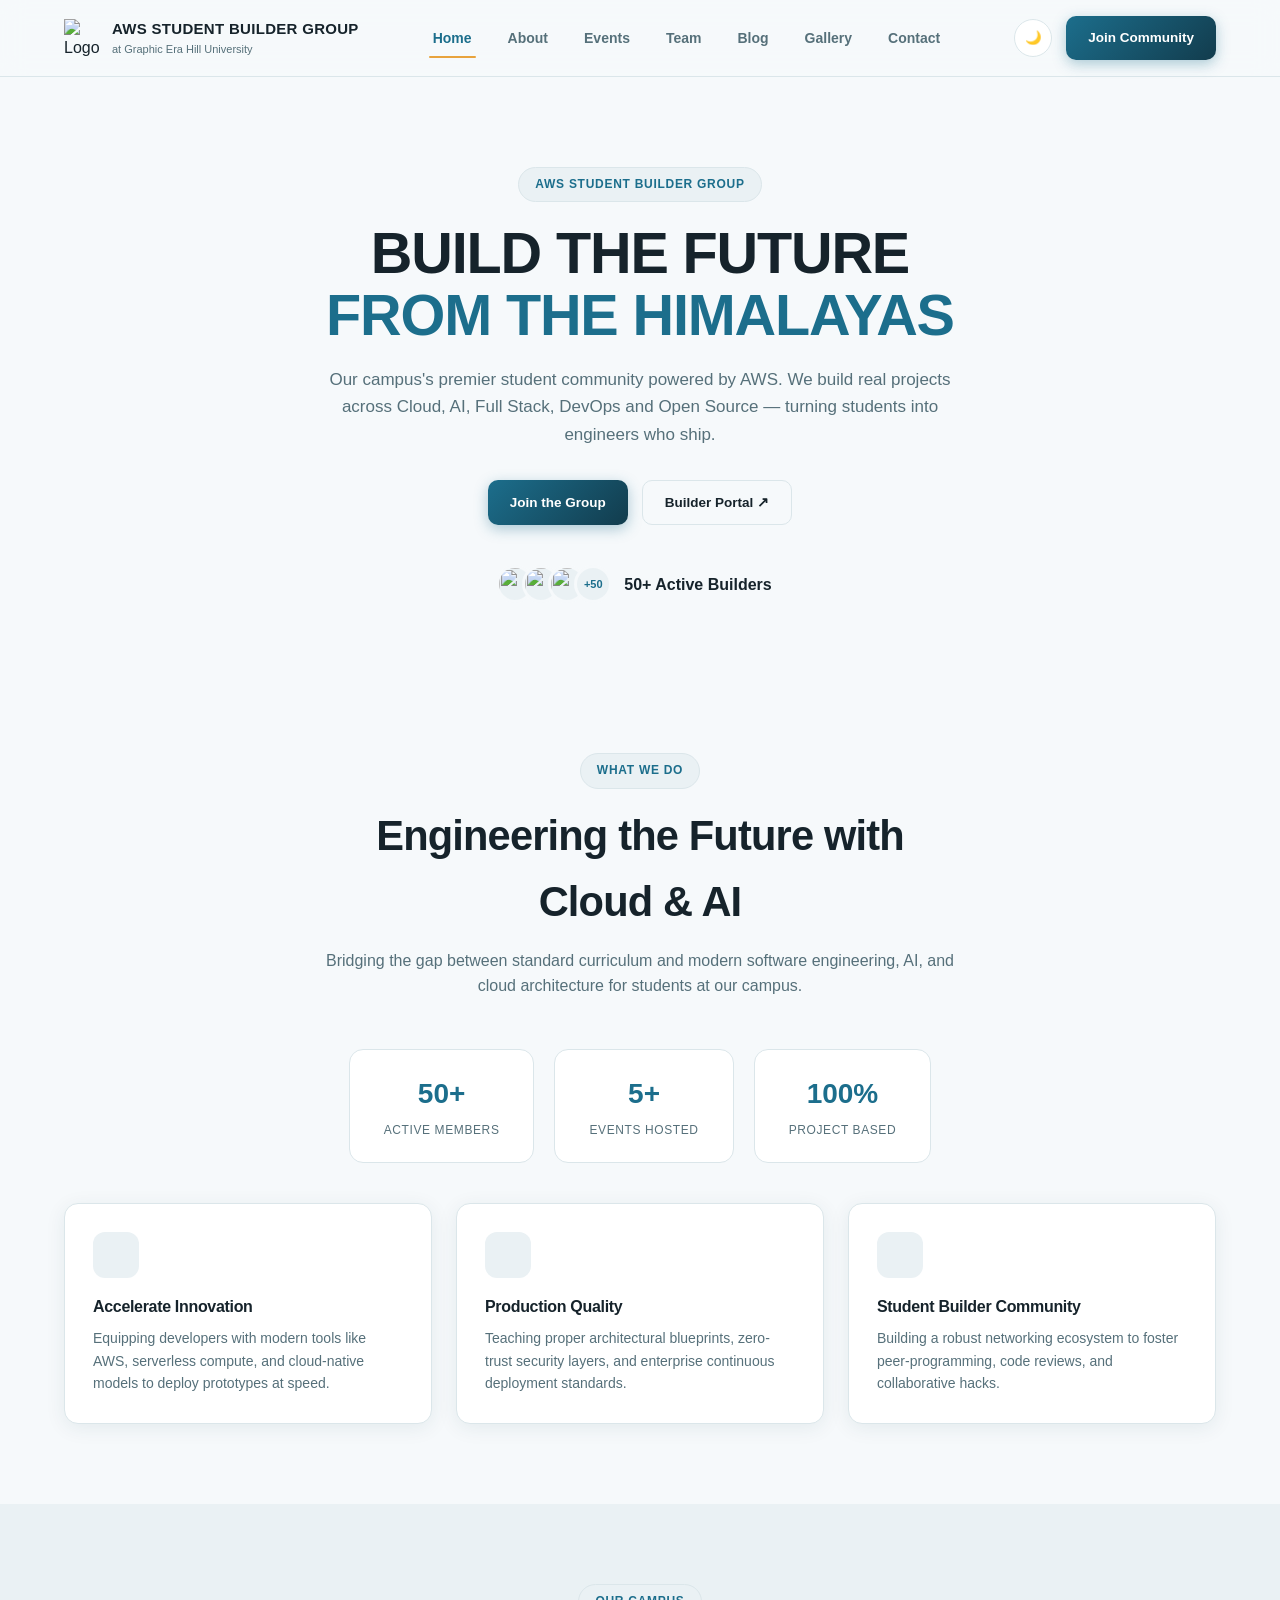
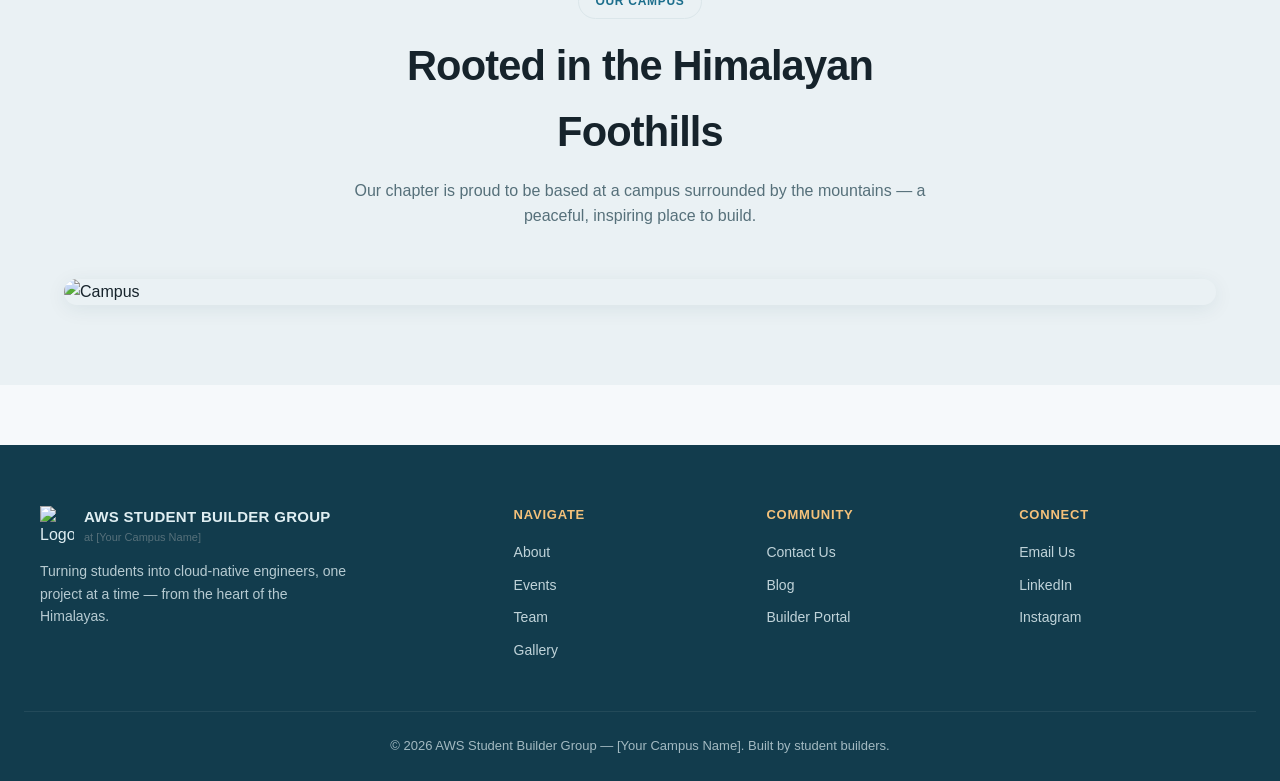
==== aws-sbg-website/public/index.html @ 5bafeca9 "layout" ====
<!DOCTYPE html>
<html lang="en">
<head>
<meta charset="UTF-8">
<meta name="viewport" content="width=device-width, initial-scale=1.0">
<title>AWS Student Builder Group | Home</title>
<link rel="stylesheet" href="css/style.css">
</head>
<body>

<nav class="navbar">
  <div class="nav-inner">
    <a href="index.html" class="brand">
      <img src="assets/images/logo.svg" alt="Logo">
      <div class="brand-text">
        <div class="name">AWS STUDENT BUILDER GROUP</div>
        <div class="sub">at Graphic Era Hill University </div>
      </div>
    </a>

    <ul class="nav-links">
      <li><a href="index.html" class="active">Home</a></li>
      <li><a href="about.html">About</a></li>
      <li><a href="events.html">Events</a></li>
      <li><a href="team.html">Team</a></li>
      <li><a href="blog.html">Blog</a></li>
      <li><a href="gallery.html">Gallery</a></li>
      <li><a href="contact.html">Contact</a></li>
    </ul>

    <div class="nav-right">
      <button class="theme-toggle">🌙</button>
      <a href="contact.html" class="btn btn-primary">Join Community</a>
      <button class="menu-toggle">☰</button>
    </div>
  </div>
</nav>

<section class="hero">
  <div class="hero-bg" style="background-image:url('assets/images/campus/campus-hero.jpg');"></div>
  <span class="pill">AWS STUDENT BUILDER GROUP</span>
  <h1>BUILD THE FUTURE <br><span class="accent">FROM THE HIMALAYAS</span></h1>
  <p class="lead">Our campus's premier student community powered by AWS. We build real projects across Cloud, AI, Full Stack, DevOps and Open Source — turning students into engineers who ship.</p>
  <div class="hero-actions">
    <a href="contact.html" class="btn btn-primary">Join the Group</a>
    <a href="#" class="btn btn-outline">Builder Portal ↗</a>
  </div>

  <div class="avatars-row">
    <div class="avatars">
      <img src="assets/images/team/core/member-01.jpg" data-fallback="👤" alt="">
      <img src="assets/images/team/core/member-02.jpg" data-fallback="👤" alt="">
      <img src="assets/images/team/core/member-03.jpg" data-fallback="👤" alt="">
      <div class="more">+50</div>
    </div>
    <strong>50+ Active Builders</strong>
  </div>
</section>

<section class="reveal">
  <div class="section-head">
    <span class="pill">WHAT WE DO</span>
    <h2>Engineering the Future with Cloud & AI</h2>
    <p>Bridging the gap between standard curriculum and modern software engineering, AI, and cloud architecture for students at our campus.</p>
  </div>
  <div class="stats">
    <div class="stat-box"><div class="num">50+</div><div class="label">Active Members</div></div>
    <div class="stat-box"><div class="num">5+</div><div class="label">Events Hosted</div></div>
    <div class="stat-box"><div class="num">100%</div><div class="label">Project Based</div></div>
  </div>
  <div class="container grid grid-3">
    <div class="card">
      <div class="icon"></div>
      <h3>Accelerate Innovation</h3>
      <p>Equipping developers with modern tools like AWS, serverless compute, and cloud-native models to deploy prototypes at speed.</p>
    </div>
    <div class="card">
      <div class="icon"></div>
      <h3>Production Quality</h3>
      <p>Teaching proper architectural blueprints, zero-trust security layers, and enterprise continuous deployment standards.</p>
    </div>
    <div class="card">
      <div class="icon"></div>
      <h3>Student Builder Community</h3>
      <p>Building a robust networking ecosystem to foster peer-programming, code reviews, and collaborative hacks.</p>
    </div>
  </div>
</section>

<section class="reveal" style="background:var(--mist);">
  <div class="section-head">
    <span class="pill">OUR CAMPUS</span>
    <h2>Rooted in the Himalayan Foothills</h2>
    <p>Our chapter is proud to be based at a campus surrounded by the mountains — a peaceful, inspiring place to build.</p>
  </div>
  <div class="container">
    <img src="assets/images/campus/campus-aerial.jpg" data-fallback="Add campus aerial photo here (assets/images/campus/campus-aerial.jpg)" alt="Campus" style="border-radius:var(--radius); box-shadow:var(--shadow); width:100%;">
  </div>
</section>

<footer id="footer-placeholder"></footer>

<div class="lightbox"><button class="lightbox-close">&times;</button><img src="" alt=""></div>

<script src="js/main.js"></script>
<script src="js/footer.js"></script>
</body>
</html>
---- aws-sbg-website/public/css/style.css ----
/* ================= HIMALAYAN THEME ================= */
:root {
  --primary: #1c6e8c;
  --primary-dark: #123c4d;
  --primary-light: #4d9cb8;
  --accent: #e8a33d;
  --accent-light: #f4c17a;
  --snow: #f6f9fb;
  --mist: #eaf1f4;
  --ink: #16232b;
  --ink-muted: #56707a;
  --border: #dbe6ea;
  --white: #ffffff;
  --radius: 14px;
  --shadow: 0 4px 20px rgba(18, 60, 77, 0.08);
  --shadow-hover: 0 12px 32px rgba(18, 60, 77, 0.16);
  --font: 'Inter', -apple-system, BlinkMacSystemFont, 'Segoe UI', sans-serif;
  --font-display: 'Sora', var(--font);
}

[data-theme="dark"] {
  --snow: #0b1a20;
  --mist: #102530;
  --ink: #eef5f7;
  --ink-muted: #9db3ba;
  --border: #1f3944;
  --white: #12262e;
  --shadow: 0 4px 20px rgba(0,0,0,0.3);
}

* { margin: 0; padding: 0; box-sizing: border-box; }

body {
  font-family: var(--font);
  background: var(--snow);
  color: var(--ink);
  line-height: 1.6;
  transition: background .3s ease, color .3s ease;
}

h1, h2, h3, h4 { font-family: var(--font-display); font-weight: 800; letter-spacing: -0.02em; }
a { text-decoration: none; color: inherit; }
img { max-width: 100%; display: block; }
.container { max-width: 1200px; margin: 0 auto; padding: 0 24px; }

/* ============ NAVBAR ============ */
.navbar {
  position: sticky; top: 0; z-index: 100;
  background: rgba(246, 249, 251, 0.85);
  backdrop-filter: blur(12px);
  border-bottom: 1px solid var(--border);
}
[data-theme="dark"] .navbar { background: rgba(11, 26, 32, 0.85); }

.nav-inner { display: flex; align-items: center; justify-content: space-between; padding: 16px 24px; max-width: 1200px; margin: 0 auto; }
.brand { display: flex; align-items: center; gap: 10px; }
.brand img { width: 38px; height: 38px; }
.brand-text .name { font-family: var(--font-display); font-weight: 800; font-size: 15px; letter-spacing: 0.02em; }
.brand-text .sub { font-size: 11px; color: var(--ink-muted); }

.nav-links { display: flex; gap: 28px; list-style: none; }
.nav-links a { font-size: 14px; font-weight: 600; color: var(--ink-muted); padding: 8px 4px; position: relative; transition: color .2s; }
.nav-links a:hover, .nav-links a.active { color: var(--primary); }
.nav-links a.active::after {
  content: ''; position: absolute; bottom: -4px; left: 0; right: 0; height: 2px; background: var(--accent); border-radius: 2px;
}

.nav-right { display: flex; align-items: center; gap: 14px; }
.theme-toggle { width: 38px; height: 38px; border-radius: 50%; border: 1px solid var(--border); background: var(--white); cursor: pointer; display: flex; align-items: center; justify-content: center; transition: transform .2s; }
.theme-toggle:hover { transform: rotate(20deg); }

.btn { display: inline-flex; align-items: center; gap: 8px; padding: 11px 22px; border-radius: 10px; font-weight: 700; font-size: 13.5px; cursor: pointer; border: none; transition: all .25s ease; }
.btn-primary { background: linear-gradient(135deg, var(--primary), var(--primary-dark)); color: #fff; box-shadow: 0 4px 14px rgba(28,110,140,0.35); }
.btn-primary:hover { transform: translateY(-2px); box-shadow: 0 8px 20px rgba(28,110,140,0.45); }
.btn-outline { background: transparent; border: 1.5px solid var(--border); color: var(--ink); }
.btn-outline:hover { border-color: var(--primary); color: var(--primary); }
.btn-accent { background: var(--accent); color: #1a1200; }
.btn-accent:hover { background: var(--accent-light); transform: translateY(-2px); }

.menu-toggle { display: none; background: none; border: none; font-size: 24px; cursor: pointer; }

/* ============ HERO ============ */
.hero { position: relative; overflow: hidden; padding: 90px 24px 70px; text-align: center; }
.hero-bg { position: absolute; inset: 0; z-index: -1; background-size: cover; background-position: center; filter: blur(6px) brightness(1.15) saturate(0.9); opacity: 0.16; }
.hero-bg::after { content:''; }
.pill { display: inline-block; background: var(--mist); border: 1px solid var(--border); color: var(--primary); font-size: 12px; font-weight: 700; letter-spacing: 0.06em; text-transform: uppercase; padding: 7px 16px; border-radius: 999px; margin-bottom: 20px; }
.hero h1 { font-size: clamp(2.2rem, 5vw, 3.6rem); line-height: 1.08; margin-bottom: 20px; }
.hero h1 .accent { color: var(--primary); }
.hero p.lead { max-width: 640px; margin: 0 auto 32px; color: var(--ink-muted); font-size: 17px; }
.hero-actions { display: flex; gap: 14px; justify-content: center; flex-wrap: wrap; margin-bottom: 40px; }

.avatars-row { display: flex; align-items: center; justify-content: center; gap: 12px; }
.avatars { display: flex; }
.avatars img, .avatars .more { width: 38px; height: 38px; border-radius: 50%; border: 3px solid var(--snow); object-fit: cover; margin-left: -12px; background: var(--mist); }
.avatars .more { display:flex; align-items:center; justify-content:center; font-size: 11px; font-weight:800; color: var(--primary); }

/* ============ SECTIONS ============ */
section { padding: 80px 24px; }
.section-head { text-align: center; max-width: 640px; margin: 0 auto 50px; }
.section-head .pill { margin-bottom: 14px; }
.section-head h2 { font-size: clamp(1.8rem, 3.5vw, 2.6rem); margin-bottom: 12px; }
.section-head p { color: var(--ink-muted); }

.grid { display: grid; gap: 24px; }
.grid-3 { grid-template-columns: repeat(3, 1fr); }
.grid-4 { grid-template-columns: repeat(4, 1fr); }

.card { background: var(--white); border: 1px solid var(--border); border-radius: var(--radius); padding: 28px; box-shadow: var(--shadow); transition: transform .25s, box-shadow .25s; }
.card:hover { transform: translateY(-6px); box-shadow: var(--shadow-hover); }
.card .icon { width: 46px; height: 46px; border-radius: 12px; background: var(--mist); display: flex; align-items: center; justify-content: center; font-size: 20px; color: var(--primary); margin-bottom: 16px; }
.card h3 { font-size: 16px; margin-bottom: 8px; }
.card p { font-size: 14px; color: var(--ink-muted); }

.stats { display: flex; gap: 20px; justify-content: center; flex-wrap: wrap; margin: 40px 0; }
.stat-box { background: var(--white); border: 1px solid var(--border); border-radius: var(--radius); padding: 22px 34px; text-align: center; min-width: 140px; }
.stat-box .num { font-size: 28px; font-weight: 800; color: var(--primary); font-family: var(--font-display); }
.stat-box .label { font-size: 12px; color: var(--ink-muted); text-transform: uppercase; letter-spacing: .05em; margin-top: 4px; }

/* ============ TEAM CARDS + IMAGE PLACEHOLDER ============ */
.team-card { background: var(--white); border: 1px solid var(--border); border-radius: var(--radius); overflow: hidden; box-shadow: var(--shadow); transition: transform .25s; }
.team-card:hover { transform: translateY(-6px); }
.team-photo { position: relative; width: 100%; aspect-ratio: 1/1; background: var(--mist); overflow: hidden; }
.team-photo img { width: 100%; height: 100%; object-fit: cover; }
/* Placeholder shown automatically when image fails to load (i.e. before you add the real photo) */
.team-photo img.broken { display: none; }
.photo-placeholder {
  position: absolute; inset: 0; display: flex; flex-direction: column; align-items: center; justify-content: center;
  gap: 8px; border: 2px dashed var(--border); background: repeating-linear-gradient(45deg, var(--mist), var(--mist) 10px, var(--white) 10px, var(--white) 20px);
  color: var(--ink-muted); font-size: 12px; text-align: center; padding: 10px;
}
.photo-placeholder .cam { font-size: 26px; }
.team-info { padding: 16px 18px; }
.team-info .role { font-size: 11px; font-weight: 700; letter-spacing: .05em; text-transform: uppercase; color: var(--accent); margin-bottom: 4px; }
.team-info .tname { font-size: 15px; font-weight: 800; margin-bottom: 8px; }
.socials { display: flex; gap: 8px; }
.socials a { width: 28px; height: 28px; border-radius: 50%; background: var(--mist); display: flex; align-items: center; justify-content: center; font-size: 12px; color: var(--primary); transition: background .2s; }
.socials a:hover { background: var(--primary); color: #fff; }

/* ============ GALLERY ============ */
.gallery-grid { display: grid; grid-template-columns: repeat(4, 1fr); gap: 16px; }
.gallery-item { position: relative; aspect-ratio: 4/3; border-radius: 12px; overflow: hidden; cursor: pointer; background: var(--mist); }
.gallery-item img { width: 100%; height: 100%; object-fit: cover; transition: transform .4s ease; }
.gallery-item:hover img { transform: scale(1.08); }
.gallery-item .overlay { position: absolute; inset: 0; background: linear-gradient(to top, rgba(18,60,77,0.7), transparent 60%); opacity: 0; transition: opacity .3s; display: flex; align-items: flex-end; padding: 12px; color: #fff; font-size: 12px; font-weight: 600; }
.gallery-item:hover .overlay { opacity: 1; }

.lightbox { position: fixed; inset: 0; background: rgba(11,26,32,0.92); display: none; align-items: center; justify-content: center; z-index: 999; padding: 40px; }
.lightbox.active { display: flex; }
.lightbox img { max-width: 90%; max-height: 85vh; border-radius: 10px; }
.lightbox-close { position: absolute; top: 24px; right: 32px; color: #fff; font-size: 30px; cursor: pointer; background: none; border: none; }

/* ============ CONTACT ============ */
.contact-grid { display: grid; grid-template-columns: 1fr 1.4fr; gap: 24px; align-items: start; }
.form-group { margin-bottom: 18px; }
.form-row { display: grid; grid-template-columns: 1fr 1fr; gap: 16px; }
label { display: block; font-size: 12px; font-weight: 700; text-transform: uppercase; letter-spacing: .04em; color: var(--ink-muted); margin-bottom: 6px; }
input, textarea {
  width: 100%; padding: 12px 14px; border-radius: 10px; border: 1px solid var(--border); background: var(--mist); color: var(--ink); font-family: var(--font); font-size: 14px; transition: border .2s, box-shadow .2s;
}
input:focus, textarea:focus { outline: none; border-color: var(--primary); box-shadow: 0 0 0 3px rgba(28,110,140,0.15); background: var(--white); }
textarea { min-height: 130px; resize: vertical; }
.char-count { font-size: 11px; color: var(--ink-muted); text-align: right; margin-top: 4px; }
.form-status { margin-top: 14px; font-size: 13px; font-weight: 600; padding: 10px 14px; border-radius: 8px; display: none; }
.form-status.success { display: block; background: #e3f7e9; color: #1e7a3d; }
.form-status.error { display: block; background: #fce9e9; color: #b83232; }
.contact-side .card { margin-bottom: 20px; }
.contact-row { display: flex; gap: 12px; align-items: flex-start; margin-bottom: 16px; }
.contact-row .icon { flex-shrink: 0; }
.contact-row .label-sm { font-size: 11px; color: var(--ink-muted); text-transform: uppercase; }
.contact-row .val { font-weight: 700; font-size: 14px; }
.status-dot { width: 8px; height: 8px; border-radius: 50%; background: #2fbf6e; display: inline-block; margin-right: 6px; box-shadow: 0 0 0 4px rgba(47,191,110,0.2); }

/* ============ FOOTER ============ */
footer { background: var(--primary-dark); color: #dfeef2; padding: 60px 24px 24px; margin-top: 60px; }
.footer-grid { display: grid; grid-template-columns: 2fr 1fr 1fr 1fr; gap: 32px; max-width: 1200px; margin: 0 auto; }
.footer-grid h4 { font-size: 13px; text-transform: uppercase; letter-spacing: .06em; margin-bottom: 16px; color: var(--accent-light); }
.footer-grid ul { list-style: none; }
.footer-grid li { margin-bottom: 10px; font-size: 14px; opacity: .85; }
.footer-grid a:hover { color: var(--accent-light); }
.footer-bottom { text-align: center; margin-top: 40px; padding-top: 24px; border-top: 1px solid rgba(255,255,255,0.1); font-size: 13px; opacity: .7; }

/* ============ RESPONSIVE ============ */
@media (max-width: 900px) {
  .nav-links { display: none; }
  .menu-toggle { display: block; }
  .grid-3, .grid-4 { grid-template-columns: repeat(2, 1fr); }
  .gallery-grid { grid-template-columns: repeat(2, 1fr); }
  .contact-grid { grid-template-columns: 1fr; }
  .footer-grid { grid-template-columns: 1fr 1fr; }
  .form-row { grid-template-columns: 1fr; }
}
@media (max-width: 520px) {
  .grid-3, .grid-4, .gallery-grid { grid-template-columns: 1fr 1fr; }
  .footer-grid { grid-template-columns: 1fr; }
}

/* animation on scroll */
.reveal { opacity: 0; transform: translateY(24px); transition: opacity .6s ease, transform .6s ease; }
.reveal.visible { opacity: 1; transform: translateY(0); }
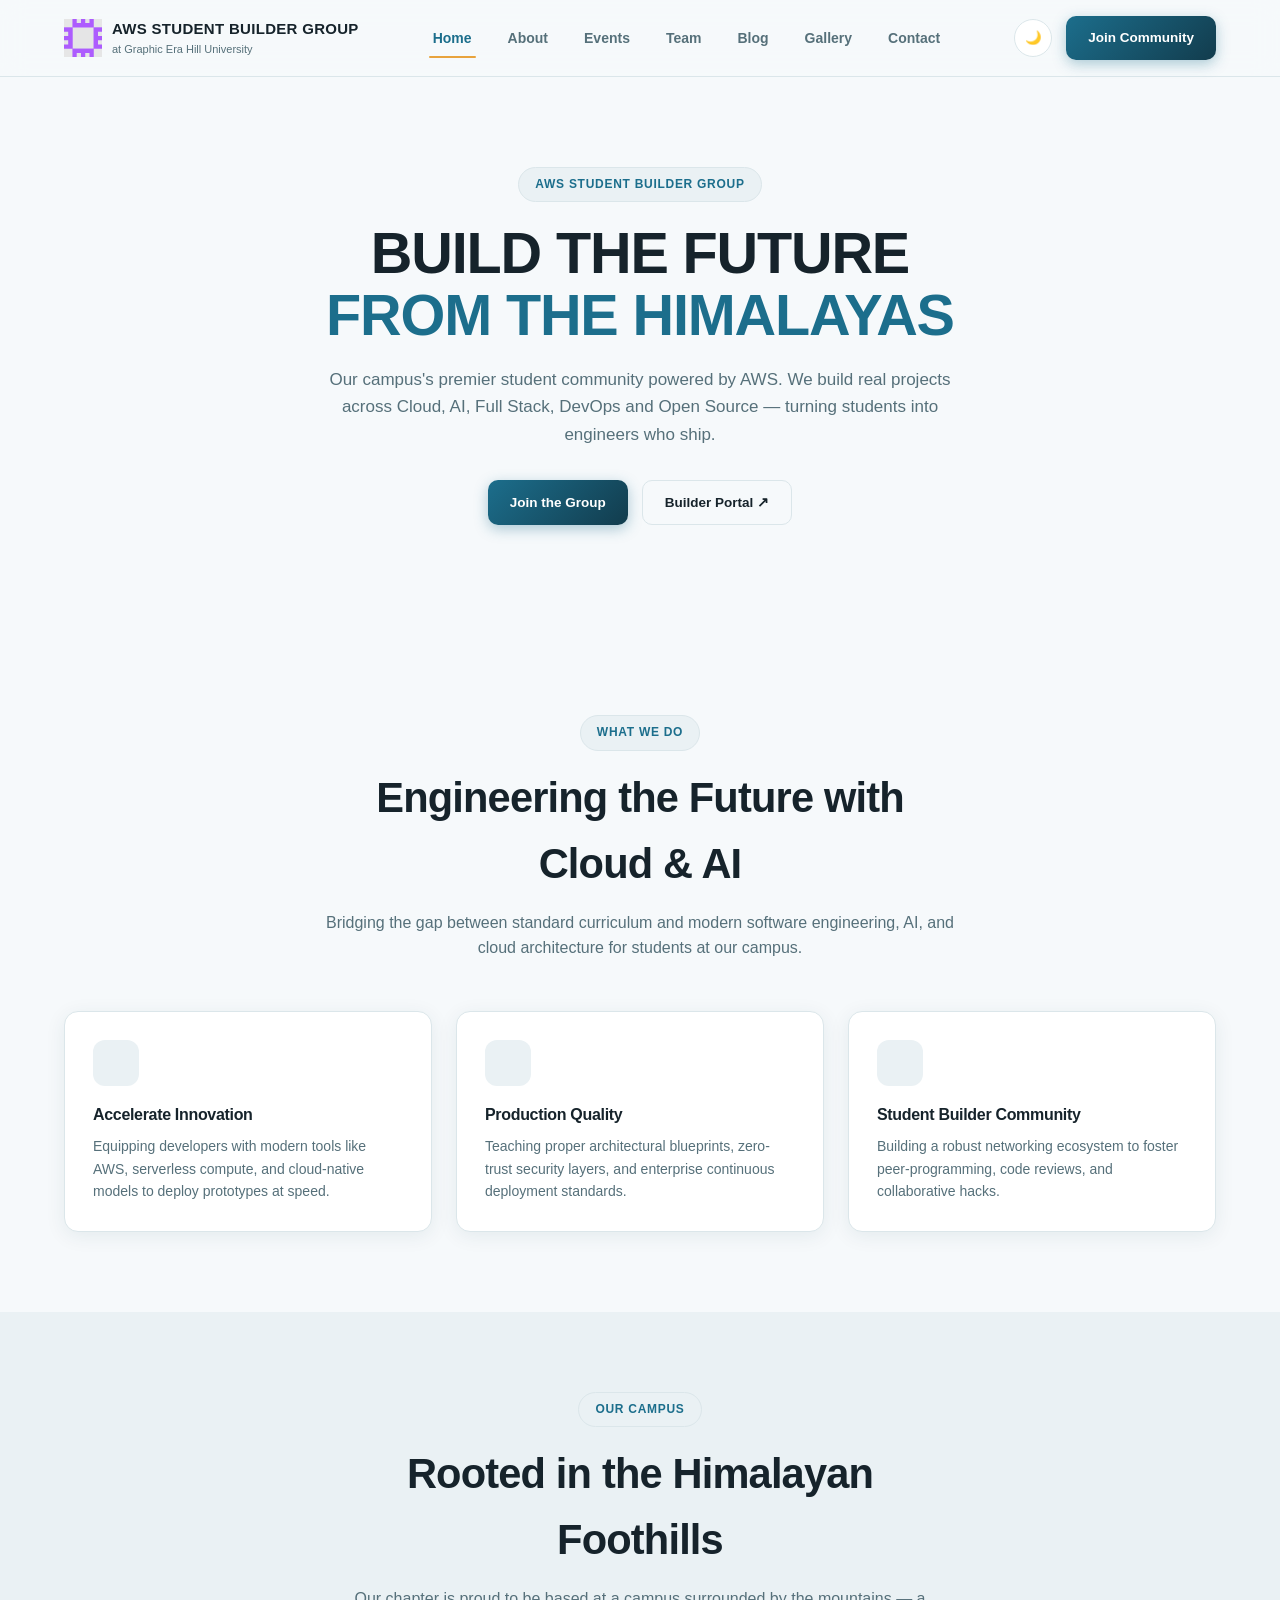
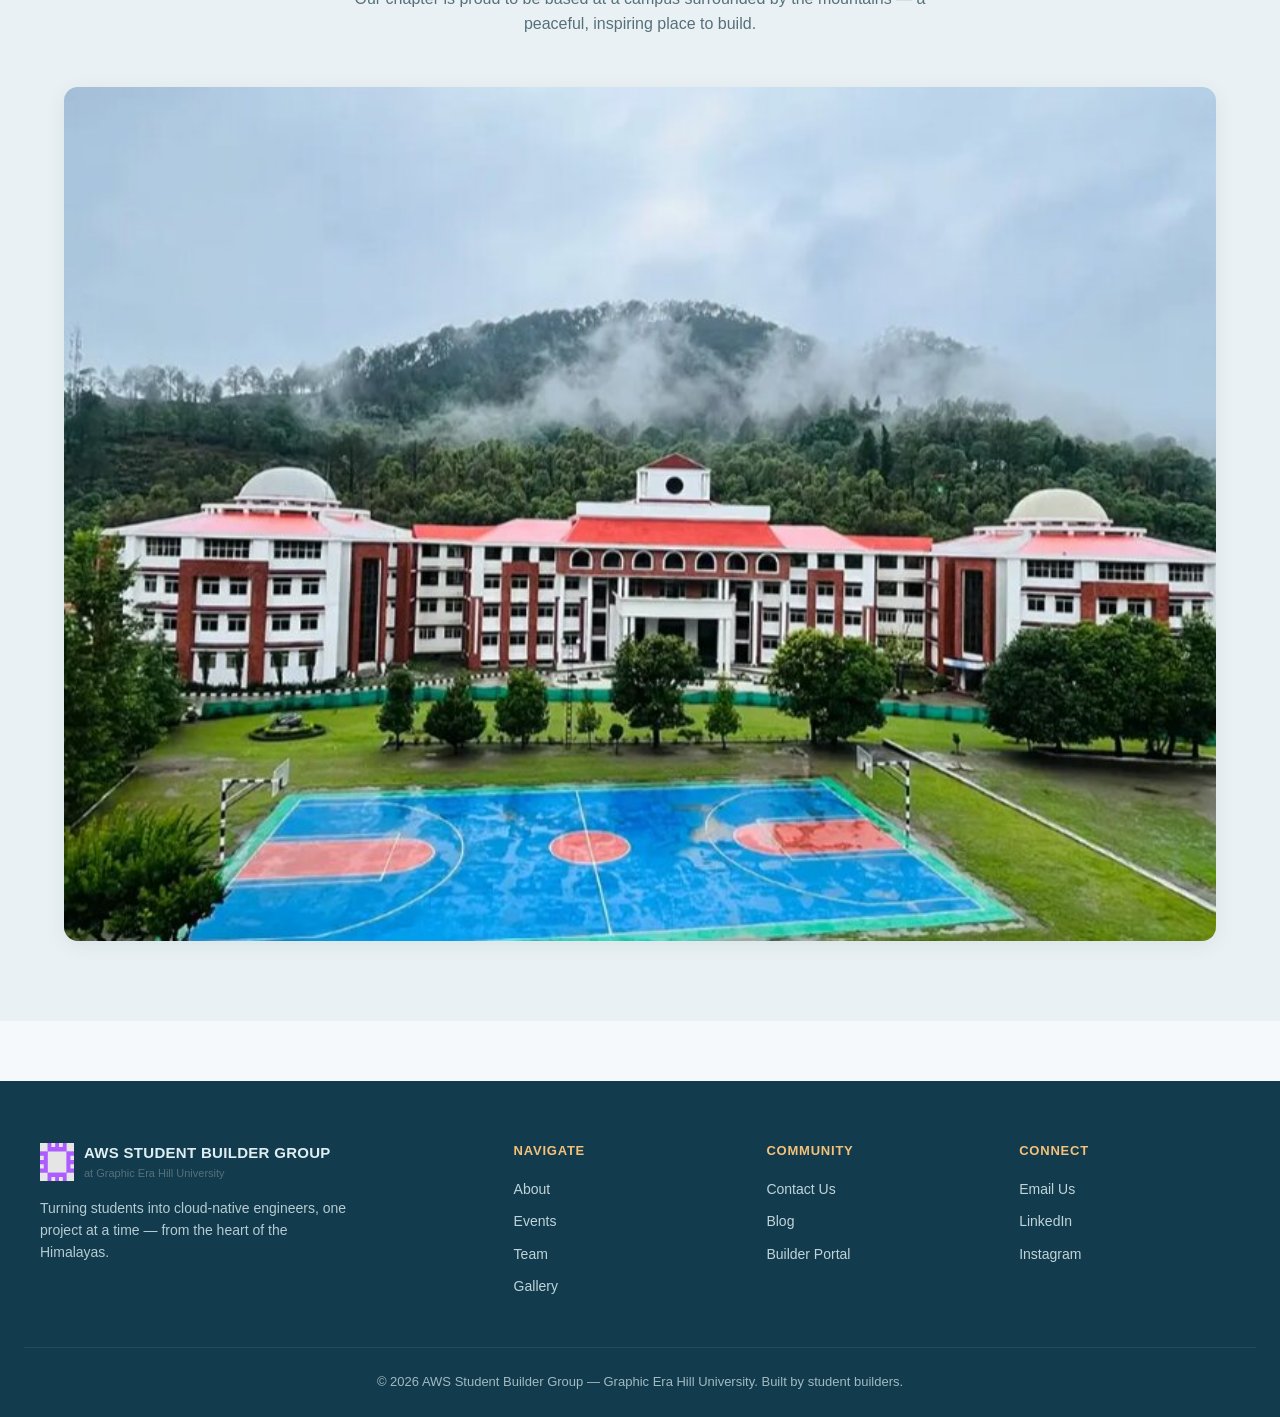
==== commit 47ba0fc5: "updated layout" ====
--- a/aws-sbg-website/public/index.html
+++ b/aws-sbg-website/public/index.html
@@ -46,15 +46,7 @@
     <a href="#" class="btn btn-outline">Builder Portal ↗</a>
   </div>
 
-  <div class="avatars-row">
-    <div class="avatars">
-      <img src="assets/images/team/core/member-01.jpg" data-fallback="👤" alt="">
-      <img src="assets/images/team/core/member-02.jpg" data-fallback="👤" alt="">
-      <img src="assets/images/team/core/member-03.jpg" data-fallback="👤" alt="">
-      <div class="more">+50</div>
-    </div>
-    <strong>50+ Active Builders</strong>
-  </div>
+  
 </section>
 
 <section class="reveal">
@@ -63,11 +55,7 @@
     <h2>Engineering the Future with Cloud & AI</h2>
     <p>Bridging the gap between standard curriculum and modern software engineering, AI, and cloud architecture for students at our campus.</p>
   </div>
-  <div class="stats">
-    <div class="stat-box"><div class="num">50+</div><div class="label">Active Members</div></div>
-    <div class="stat-box"><div class="num">5+</div><div class="label">Events Hosted</div></div>
-    <div class="stat-box"><div class="num">100%</div><div class="label">Project Based</div></div>
-  </div>
+ 
   <div class="container grid grid-3">
     <div class="card">
       <div class="icon"></div>
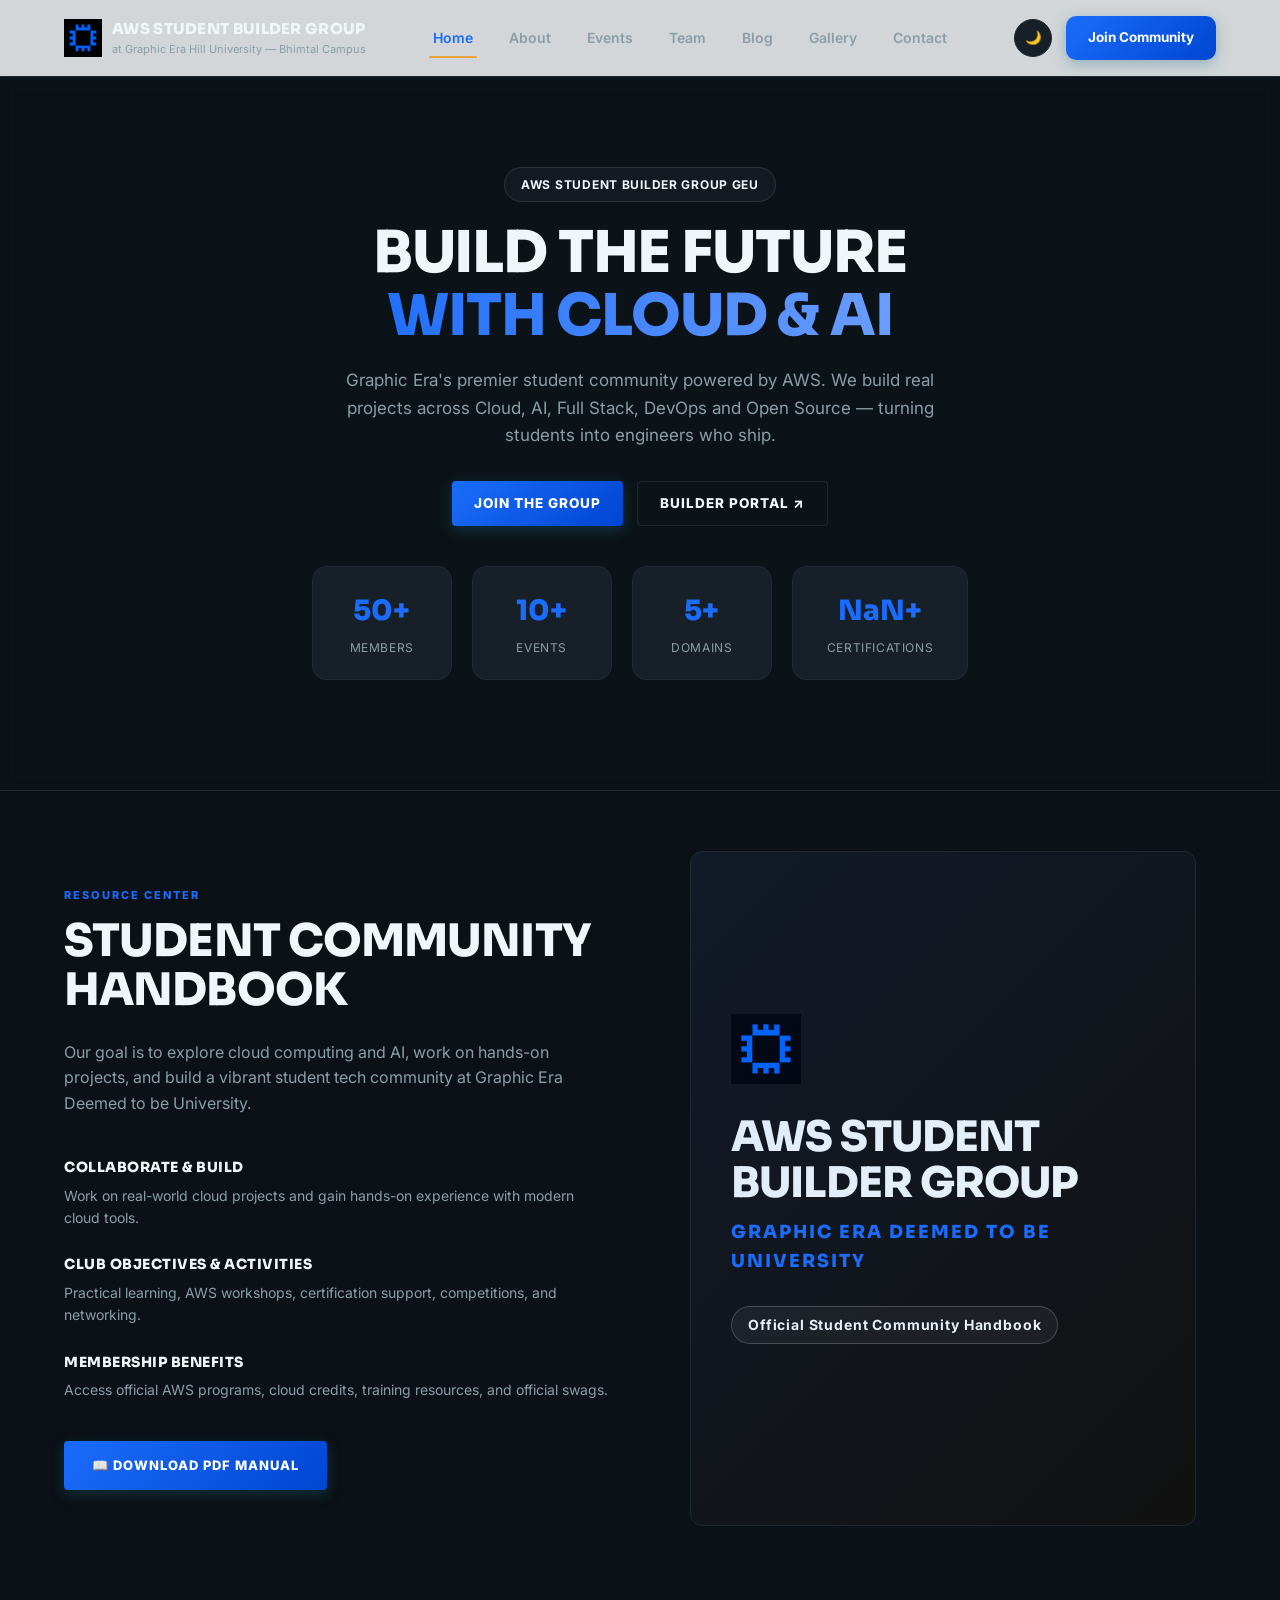
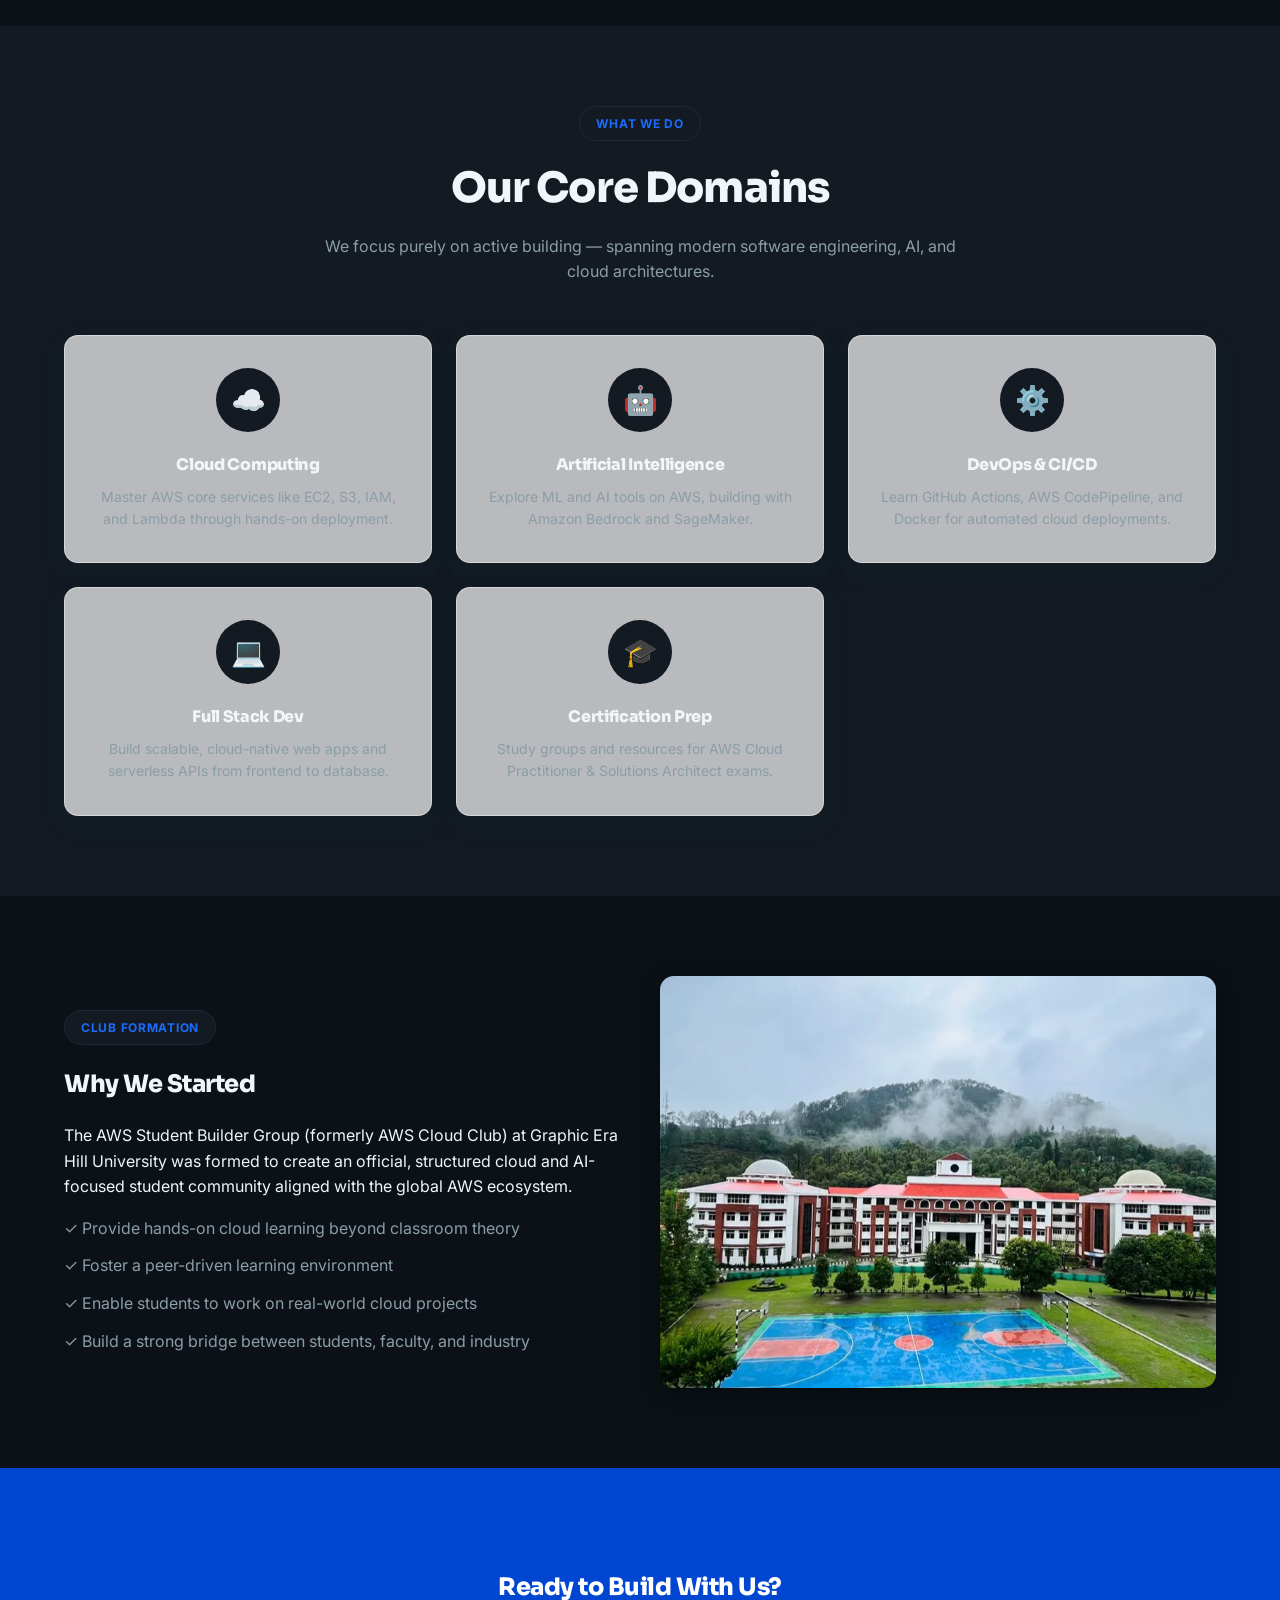
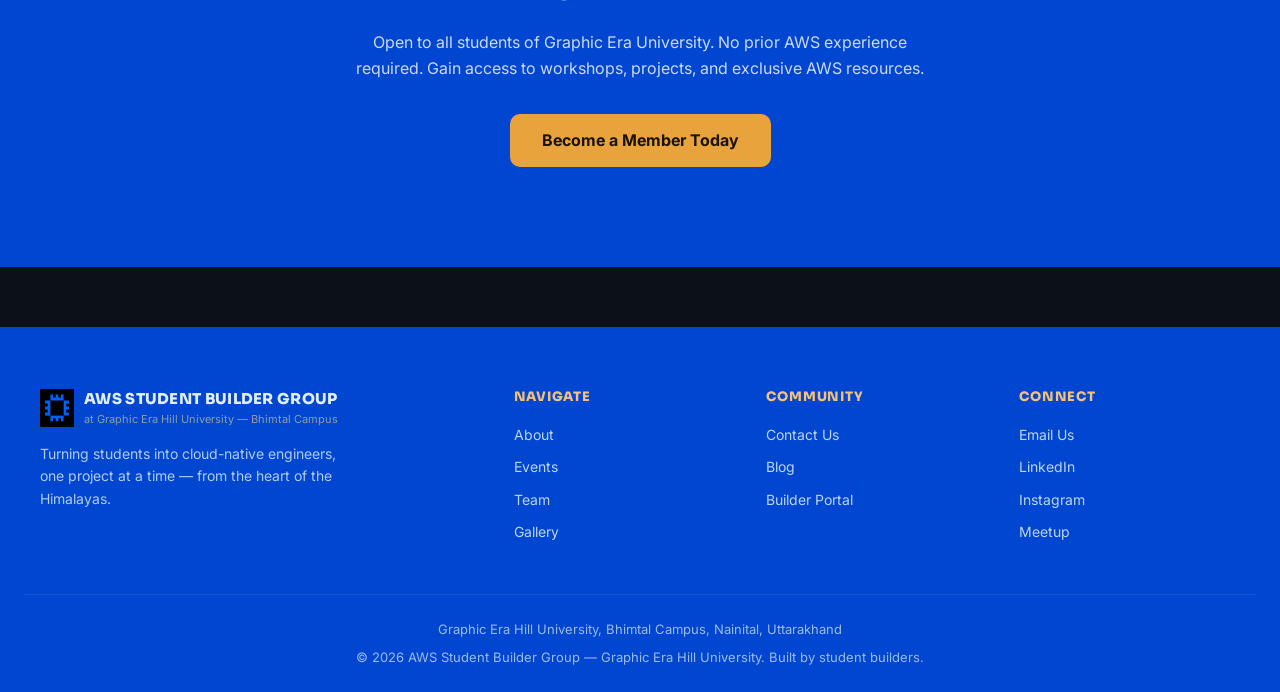
==== commit f13b1d09: "Changed the theme to blue & create animations on Home Page" ====
--- a/aws-sbg-website/public/index.html
+++ b/aws-sbg-website/public/index.html
@@ -3,7 +3,7 @@
 <head>
 <meta charset="UTF-8">
 <meta name="viewport" content="width=device-width, initial-scale=1.0">
-<title>AWS Student Builder Group | Home</title>
+<title>AWS Student Builder Group | Graphic Era Hill University</title>
 <link rel="stylesheet" href="css/style.css">
 </head>
 <body>
@@ -11,10 +11,10 @@
 <nav class="navbar">
   <div class="nav-inner">
     <a href="index.html" class="brand">
-      <img src="assets/images/logo.svg" alt="Logo">
+      <img src="assets/images/logo.svg" alt="Logo" onerror="this.style.display='none'">
       <div class="brand-text">
         <div class="name">AWS STUDENT BUILDER GROUP</div>
-        <div class="sub">at Graphic Era Hill University </div>
+        <div class="sub">at Graphic Era Hill University — Bhimtal Campus</div>
       </div>
     </a>
 
@@ -37,52 +37,140 @@
 </nav>
 
 <section class="hero">
-  <div class="hero-bg" style="background-image:url('assets/images/campus/campus-hero.jpg');"></div>
-  <span class="pill">AWS STUDENT BUILDER GROUP</span>
-  <h1>BUILD THE FUTURE <br><span class="accent">FROM THE HIMALAYAS</span></h1>
-  <p class="lead">Our campus's premier student community powered by AWS. We build real projects across Cloud, AI, Full Stack, DevOps and Open Source — turning students into engineers who ship.</p>
+  <div class="hero-bg" style="background-image:url('assets/images/campus/campus-hero.jpg'); background-color: var(--mist);"></div>
+  <span class="pill" style="border-color: rgba(255,255,255,0.1); color: var(--ink);">AWS STUDENT BUILDER GROUP GEU</span>
+  <h1>BUILD THE FUTURE <br>
+    <div class="roller-container">
+      <div class="roller">
+        <span class="roll-text gradient-blue">WITH CLOUD & AI</span>
+        <span class="roll-text gradient-blue">ON THE AWS CLOUD</span>
+      </div>
+    </div>
+  </h1>
+  <p class="lead">Graphic Era's premier student community powered by AWS. We build real projects across Cloud, AI, Full Stack, DevOps and Open Source — turning students into engineers who ship.</p>
   <div class="hero-actions">
-    <a href="contact.html" class="btn btn-primary">Join the Group</a>
-    <a href="#" class="btn btn-outline">Builder Portal ↗</a>
+    <a href="contact.html" class="btn btn-primary" style="border-radius: 4px; font-weight: 800; letter-spacing: 1px;">JOIN THE GROUP</a>
+    <a href="https://aws.amazon.com/developer/community/student-builders/" target="_blank" class="btn btn-outline" style="border-radius: 4px; font-weight: 800; letter-spacing: 1px;">BUILDER PORTAL ↗</a>
   </div>
-
   
-</section>
-
-<section class="reveal">
-  <div class="section-head">
-    <span class="pill">WHAT WE DO</span>
-    <h2>Engineering the Future with Cloud & AI</h2>
-    <p>Bridging the gap between standard curriculum and modern software engineering, AI, and cloud architecture for students at our campus.</p>
-  </div>
- 
-  <div class="container grid grid-3">
-    <div class="card">
-      <div class="icon"></div>
-      <h3>Accelerate Innovation</h3>
-      <p>Equipping developers with modern tools like AWS, serverless compute, and cloud-native models to deploy prototypes at speed.</p>
+  <div class="stats reveal">
+    <div class="stat-box">
+      <div class="num" data-target="50">0</div>
+      <div class="label">Members</div>
     </div>
-    <div class="card">
-      <div class="icon"></div>
-      <h3>Production Quality</h3>
-      <p>Teaching proper architectural blueprints, zero-trust security layers, and enterprise continuous deployment standards.</p>
+    <div class="stat-box">
+      <div class="num" data-target="10">0</div>
+      <div class="label">Events</div>
     </div>
-    <div class="card">
-      <div class="icon"></div>
-      <h3>Student Builder Community</h3>
-      <p>Building a robust networking ecosystem to foster peer-programming, code reviews, and collaborative hacks.</p>
+    <div class="stat-box">
+      <div class="num" data-target="5" data-suffix="">0</div>
+      <div class="label">Domains</div>
+    </div>
+    <div class="stat-box">
+      <div class="num">TBA</div>
+      <div class="label">Certifications</div>
     </div>
   </div>
 </section>
 
+<section class="handbook-section reveal" style="padding-top: 40px; padding-bottom: 80px; border-top: 1px solid var(--border);">
+  <div class="container grid" style="grid-template-columns: 1fr 1fr; gap: 60px; align-items: center;">
+    <div>
+      <span style="font-size: 11px; font-weight: 800; color: var(--primary); letter-spacing: 2px; text-transform: uppercase; margin-bottom: 12px; display: block;">RESOURCE CENTER</span>
+      <h2 style="margin-bottom: 24px; font-size: clamp(2rem, 4vw, 2.8rem); line-height: 1.1;">STUDENT COMMUNITY HANDBOOK</h2>
+      <p style="margin-bottom: 40px; color: var(--ink-muted); font-size: 16px;">Our goal is to explore cloud computing and AI, work on hands-on projects, and build a vibrant student tech community at Graphic Era Deemed to be University.</p>
+      
+      <div style="margin-bottom: 24px;">
+        <h4 style="font-size: 14px; text-transform: uppercase; margin-bottom: 6px; letter-spacing: 0.5px;">COLLABORATE & BUILD</h4>
+        <p style="font-size: 14px; color: var(--ink-muted);">Work on real-world cloud projects and gain hands-on experience with modern cloud tools.</p>
+      </div>
+      
+      <div style="margin-bottom: 24px;">
+        <h4 style="font-size: 14px; text-transform: uppercase; margin-bottom: 6px; letter-spacing: 0.5px;">CLUB OBJECTIVES & ACTIVITIES</h4>
+        <p style="font-size: 14px; color: var(--ink-muted);">Practical learning, AWS workshops, certification support, competitions, and networking.</p>
+      </div>
+
+      <div style="margin-bottom: 40px;">
+        <h4 style="font-size: 14px; text-transform: uppercase; margin-bottom: 6px; letter-spacing: 0.5px;">MEMBERSHIP BENEFITS</h4>
+        <p style="font-size: 14px; color: var(--ink-muted);">Access official AWS programs, cloud credits, training resources, and official swags.</p>
+      </div>
+      
+      <a href="assets/images/HANDBOOK-AWS SBG.pdf" class="btn btn-primary" download style="border-radius: 4px; padding: 14px 28px; font-size: 13px; font-weight: 800; text-transform: uppercase; letter-spacing: 1px;">📖 DOWNLOAD PDF MANUAL</a>
+    </div>
+    <div class="handbook-preview" style="padding: 20px;">
+      <div class="handbook-cover">
+        <div style="display: flex; gap: 20px; align-items: center; margin-bottom: 30px;">
+          <img src="assets/images/logo.svg" style="width: 70px; height: 70px;" alt="Logo">
+        </div>
+        <h2 style="font-size: 42px; line-height: 1.1; margin-bottom: 12px; font-weight: 900; letter-spacing: -1px;">AWS STUDENT BUILDER GROUP</h2>
+        <h3 style="color: var(--primary); font-size: 18px; margin-bottom: 30px; font-weight: 800; letter-spacing: 2px;">GRAPHIC ERA DEEMED TO BE UNIVERSITY</h3>
+        <span class="pill" style="border-color: rgba(255,255,255,0.2); background: rgba(255,255,255,0.05); color: var(--ink); border-radius: 20px; align-self: flex-start; text-transform: none; font-size: 14px;">Official Student Community Handbook</span>
+      </div>
+    </div>
+  </div>
+</section>
+
+
 <section class="reveal" style="background:var(--mist);">
   <div class="section-head">
-    <span class="pill">OUR CAMPUS</span>
-    <h2>Rooted in the Himalayan Foothills</h2>
-    <p>Our chapter is proud to be based at a campus surrounded by the mountains — a peaceful, inspiring place to build.</p>
+    <span class="pill">WHAT WE DO</span>
+    <h2>Our Core Domains</h2>
+    <p>We focus purely on active building — spanning modern software engineering, AI, and cloud architectures.</p>
   </div>
+ 
+  <div class="container grid grid-3">
+    <div class="card domain-card glass-card">
+      <div class="icon">☁️</div>
+      <h3>Cloud Computing</h3>
+      <p>Master AWS core services like EC2, S3, IAM, and Lambda through hands-on deployment.</p>
+    </div>
+    <div class="card domain-card glass-card">
+      <div class="icon">🤖</div>
+      <h3>Artificial Intelligence</h3>
+      <p>Explore ML and AI tools on AWS, building with Amazon Bedrock and SageMaker.</p>
+    </div>
+    <div class="card domain-card glass-card">
+      <div class="icon">⚙️</div>
+      <h3>DevOps & CI/CD</h3>
+      <p>Learn GitHub Actions, AWS CodePipeline, and Docker for automated cloud deployments.</p>
+    </div>
+    <div class="card domain-card glass-card">
+      <div class="icon">💻</div>
+      <h3>Full Stack Dev</h3>
+      <p>Build scalable, cloud-native web apps and serverless APIs from frontend to database.</p>
+    </div>
+    <div class="card domain-card glass-card">
+      <div class="icon">🎓</div>
+      <h3>Certification Prep</h3>
+      <p>Study groups and resources for AWS Cloud Practitioner & Solutions Architect exams.</p>
+    </div>
+  </div>
+</section>
+
+<section class="reveal">
+  <div class="container grid" style="grid-template-columns: 1fr 1fr; gap: 40px; align-items: center;">
+    <div>
+      <span class="pill">CLUB FORMATION</span>
+      <h2 style="margin-bottom: 20px;">Why We Started</h2>
+      <p style="margin-bottom: 16px;">The AWS Student Builder Group (formerly AWS Cloud Club) at Graphic Era Hill University was formed to create an official, structured cloud and AI-focused student community aligned with the global AWS ecosystem.</p>
+      <ul style="list-style: none; display: grid; gap: 12px; color: var(--ink-muted);">
+        <li>✓ Provide hands-on cloud learning beyond classroom theory</li>
+        <li>✓ Foster a peer-driven learning environment</li>
+        <li>✓ Enable students to work on real-world cloud projects</li>
+        <li>✓ Build a strong bridge between students, faculty, and industry</li>
+      </ul>
+    </div>
+    <div>
+      <img src="assets/images/campus/campus-aerial.jpg" data-fallback="Add campus aerial photo here (assets/images/campus/campus-aerial.jpg)" alt="Campus" style="border-radius:var(--radius); box-shadow:var(--shadow); width:100%;">
+    </div>
+  </div>
+</section>
+
+<section class="reveal" style="background:var(--primary-dark); color: #fff; text-align: center; padding: 100px 24px;">
   <div class="container">
-    <img src="assets/images/campus/campus-aerial.jpg" data-fallback="Add campus aerial photo here (assets/images/campus/campus-aerial.jpg)" alt="Campus" style="border-radius:var(--radius); box-shadow:var(--shadow); width:100%;">
+    <h2 style="color: #fff; margin-bottom: 24px;">Ready to Build With Us?</h2>
+    <p style="opacity: 0.8; max-width: 600px; margin: 0 auto 32px;">Open to all students of Graphic Era University. No prior AWS experience required. Gain access to workshops, projects, and exclusive AWS resources.</p>
+    <a href="contact.html" class="btn btn-accent" style="font-size: 16px; padding: 14px 32px;">Become a Member Today</a>
   </div>
 </section>
 
--- a/aws-sbg-website/public/css/style.css
+++ b/aws-sbg-website/public/css/style.css
@@ -1,199 +1,472 @@
-/* ================= HIMALAYAN THEME ================= */
-:root {
-  --primary: #1c6e8c;
-  --primary-dark: #123c4d;
-  --primary-light: #4d9cb8;
-  --accent: #e8a33d;
-  --accent-light: #f4c17a;
-  --snow: #f6f9fb;
-  --mist: #eaf1f4;
-  --ink: #16232b;
-  --ink-muted: #56707a;
-  --border: #dbe6ea;
-  --white: #ffffff;
-  --radius: 14px;
-  --shadow: 0 4px 20px rgba(18, 60, 77, 0.08);
-  --shadow-hover: 0 12px 32px rgba(18, 60, 77, 0.16);
-  --font: 'Inter', -apple-system, BlinkMacSystemFont, 'Segoe UI', sans-serif;
-  --font-display: 'Sora', var(--font);
-}
-
-[data-theme="dark"] {
-  --snow: #0b1a20;
-  --mist: #102530;
-  --ink: #eef5f7;
-  --ink-muted: #9db3ba;
-  --border: #1f3944;
-  --white: #12262e;
-  --shadow: 0 4px 20px rgba(0,0,0,0.3);
-}
-
-* { margin: 0; padding: 0; box-sizing: border-box; }
-
-body {
-  font-family: var(--font);
-  background: var(--snow);
-  color: var(--ink);
-  line-height: 1.6;
-  transition: background .3s ease, color .3s ease;
-}
-
-h1, h2, h3, h4 { font-family: var(--font-display); font-weight: 800; letter-spacing: -0.02em; }
-a { text-decoration: none; color: inherit; }
-img { max-width: 100%; display: block; }
-.container { max-width: 1200px; margin: 0 auto; padding: 0 24px; }
-
-/* ============ NAVBAR ============ */
-.navbar {
-  position: sticky; top: 0; z-index: 100;
-  background: rgba(246, 249, 251, 0.85);
-  backdrop-filter: blur(12px);
-  border-bottom: 1px solid var(--border);
-}
-[data-theme="dark"] .navbar { background: rgba(11, 26, 32, 0.85); }
-
-.nav-inner { display: flex; align-items: center; justify-content: space-between; padding: 16px 24px; max-width: 1200px; margin: 0 auto; }
-.brand { display: flex; align-items: center; gap: 10px; }
-.brand img { width: 38px; height: 38px; }
-.brand-text .name { font-family: var(--font-display); font-weight: 800; font-size: 15px; letter-spacing: 0.02em; }
-.brand-text .sub { font-size: 11px; color: var(--ink-muted); }
-
-.nav-links { display: flex; gap: 28px; list-style: none; }
-.nav-links a { font-size: 14px; font-weight: 600; color: var(--ink-muted); padding: 8px 4px; position: relative; transition: color .2s; }
-.nav-links a:hover, .nav-links a.active { color: var(--primary); }
-.nav-links a.active::after {
-  content: ''; position: absolute; bottom: -4px; left: 0; right: 0; height: 2px; background: var(--accent); border-radius: 2px;
-}
-
-.nav-right { display: flex; align-items: center; gap: 14px; }
-.theme-toggle { width: 38px; height: 38px; border-radius: 50%; border: 1px solid var(--border); background: var(--white); cursor: pointer; display: flex; align-items: center; justify-content: center; transition: transform .2s; }
-.theme-toggle:hover { transform: rotate(20deg); }
-
-.btn { display: inline-flex; align-items: center; gap: 8px; padding: 11px 22px; border-radius: 10px; font-weight: 700; font-size: 13.5px; cursor: pointer; border: none; transition: all .25s ease; }
-.btn-primary { background: linear-gradient(135deg, var(--primary), var(--primary-dark)); color: #fff; box-shadow: 0 4px 14px rgba(28,110,140,0.35); }
-.btn-primary:hover { transform: translateY(-2px); box-shadow: 0 8px 20px rgba(28,110,140,0.45); }
-.btn-outline { background: transparent; border: 1.5px solid var(--border); color: var(--ink); }
-.btn-outline:hover { border-color: var(--primary); color: var(--primary); }
-.btn-accent { background: var(--accent); color: #1a1200; }
-.btn-accent:hover { background: var(--accent-light); transform: translateY(-2px); }
-
-.menu-toggle { display: none; background: none; border: none; font-size: 24px; cursor: pointer; }
-
-/* ============ HERO ============ */
-.hero { position: relative; overflow: hidden; padding: 90px 24px 70px; text-align: center; }
-.hero-bg { position: absolute; inset: 0; z-index: -1; background-size: cover; background-position: center; filter: blur(6px) brightness(1.15) saturate(0.9); opacity: 0.16; }
-.hero-bg::after { content:''; }
-.pill { display: inline-block; background: var(--mist); border: 1px solid var(--border); color: var(--primary); font-size: 12px; font-weight: 700; letter-spacing: 0.06em; text-transform: uppercase; padding: 7px 16px; border-radius: 999px; margin-bottom: 20px; }
-.hero h1 { font-size: clamp(2.2rem, 5vw, 3.6rem); line-height: 1.08; margin-bottom: 20px; }
-.hero h1 .accent { color: var(--primary); }
-.hero p.lead { max-width: 640px; margin: 0 auto 32px; color: var(--ink-muted); font-size: 17px; }
-.hero-actions { display: flex; gap: 14px; justify-content: center; flex-wrap: wrap; margin-bottom: 40px; }
-
-.avatars-row { display: flex; align-items: center; justify-content: center; gap: 12px; }
-.avatars { display: flex; }
-.avatars img, .avatars .more { width: 38px; height: 38px; border-radius: 50%; border: 3px solid var(--snow); object-fit: cover; margin-left: -12px; background: var(--mist); }
-.avatars .more { display:flex; align-items:center; justify-content:center; font-size: 11px; font-weight:800; color: var(--primary); }
-
-/* ============ SECTIONS ============ */
-section { padding: 80px 24px; }
-.section-head { text-align: center; max-width: 640px; margin: 0 auto 50px; }
-.section-head .pill { margin-bottom: 14px; }
-.section-head h2 { font-size: clamp(1.8rem, 3.5vw, 2.6rem); margin-bottom: 12px; }
-.section-head p { color: var(--ink-muted); }
-
-.grid { display: grid; gap: 24px; }
-.grid-3 { grid-template-columns: repeat(3, 1fr); }
-.grid-4 { grid-template-columns: repeat(4, 1fr); }
-
-.card { background: var(--white); border: 1px solid var(--border); border-radius: var(--radius); padding: 28px; box-shadow: var(--shadow); transition: transform .25s, box-shadow .25s; }
-.card:hover { transform: translateY(-6px); box-shadow: var(--shadow-hover); }
-.card .icon { width: 46px; height: 46px; border-radius: 12px; background: var(--mist); display: flex; align-items: center; justify-content: center; font-size: 20px; color: var(--primary); margin-bottom: 16px; }
-.card h3 { font-size: 16px; margin-bottom: 8px; }
-.card p { font-size: 14px; color: var(--ink-muted); }
-
-.stats { display: flex; gap: 20px; justify-content: center; flex-wrap: wrap; margin: 40px 0; }
-.stat-box { background: var(--white); border: 1px solid var(--border); border-radius: var(--radius); padding: 22px 34px; text-align: center; min-width: 140px; }
-.stat-box .num { font-size: 28px; font-weight: 800; color: var(--primary); font-family: var(--font-display); }
-.stat-box .label { font-size: 12px; color: var(--ink-muted); text-transform: uppercase; letter-spacing: .05em; margin-top: 4px; }
-
-/* ============ TEAM CARDS + IMAGE PLACEHOLDER ============ */
-.team-card { background: var(--white); border: 1px solid var(--border); border-radius: var(--radius); overflow: hidden; box-shadow: var(--shadow); transition: transform .25s; }
-.team-card:hover { transform: translateY(-6px); }
-.team-photo { position: relative; width: 100%; aspect-ratio: 1/1; background: var(--mist); overflow: hidden; }
-.team-photo img { width: 100%; height: 100%; object-fit: cover; }
-/* Placeholder shown automatically when image fails to load (i.e. before you add the real photo) */
-.team-photo img.broken { display: none; }
-.photo-placeholder {
-  position: absolute; inset: 0; display: flex; flex-direction: column; align-items: center; justify-content: center;
-  gap: 8px; border: 2px dashed var(--border); background: repeating-linear-gradient(45deg, var(--mist), var(--mist) 10px, var(--white) 10px, var(--white) 20px);
-  color: var(--ink-muted); font-size: 12px; text-align: center; padding: 10px;
-}
-.photo-placeholder .cam { font-size: 26px; }
-.team-info { padding: 16px 18px; }
-.team-info .role { font-size: 11px; font-weight: 700; letter-spacing: .05em; text-transform: uppercase; color: var(--accent); margin-bottom: 4px; }
-.team-info .tname { font-size: 15px; font-weight: 800; margin-bottom: 8px; }
-.socials { display: flex; gap: 8px; }
-.socials a { width: 28px; height: 28px; border-radius: 50%; background: var(--mist); display: flex; align-items: center; justify-content: center; font-size: 12px; color: var(--primary); transition: background .2s; }
-.socials a:hover { background: var(--primary); color: #fff; }
-
-/* ============ GALLERY ============ */
-.gallery-grid { display: grid; grid-template-columns: repeat(4, 1fr); gap: 16px; }
-.gallery-item { position: relative; aspect-ratio: 4/3; border-radius: 12px; overflow: hidden; cursor: pointer; background: var(--mist); }
-.gallery-item img { width: 100%; height: 100%; object-fit: cover; transition: transform .4s ease; }
-.gallery-item:hover img { transform: scale(1.08); }
-.gallery-item .overlay { position: absolute; inset: 0; background: linear-gradient(to top, rgba(18,60,77,0.7), transparent 60%); opacity: 0; transition: opacity .3s; display: flex; align-items: flex-end; padding: 12px; color: #fff; font-size: 12px; font-weight: 600; }
-.gallery-item:hover .overlay { opacity: 1; }
-
-.lightbox { position: fixed; inset: 0; background: rgba(11,26,32,0.92); display: none; align-items: center; justify-content: center; z-index: 999; padding: 40px; }
-.lightbox.active { display: flex; }
-.lightbox img { max-width: 90%; max-height: 85vh; border-radius: 10px; }
-.lightbox-close { position: absolute; top: 24px; right: 32px; color: #fff; font-size: 30px; cursor: pointer; background: none; border: none; }
-
-/* ============ CONTACT ============ */
-.contact-grid { display: grid; grid-template-columns: 1fr 1.4fr; gap: 24px; align-items: start; }
-.form-group { margin-bottom: 18px; }
-.form-row { display: grid; grid-template-columns: 1fr 1fr; gap: 16px; }
-label { display: block; font-size: 12px; font-weight: 700; text-transform: uppercase; letter-spacing: .04em; color: var(--ink-muted); margin-bottom: 6px; }
-input, textarea {
-  width: 100%; padding: 12px 14px; border-radius: 10px; border: 1px solid var(--border); background: var(--mist); color: var(--ink); font-family: var(--font); font-size: 14px; transition: border .2s, box-shadow .2s;
-}
-input:focus, textarea:focus { outline: none; border-color: var(--primary); box-shadow: 0 0 0 3px rgba(28,110,140,0.15); background: var(--white); }
-textarea { min-height: 130px; resize: vertical; }
-.char-count { font-size: 11px; color: var(--ink-muted); text-align: right; margin-top: 4px; }
-.form-status { margin-top: 14px; font-size: 13px; font-weight: 600; padding: 10px 14px; border-radius: 8px; display: none; }
-.form-status.success { display: block; background: #e3f7e9; color: #1e7a3d; }
-.form-status.error { display: block; background: #fce9e9; color: #b83232; }
-.contact-side .card { margin-bottom: 20px; }
-.contact-row { display: flex; gap: 12px; align-items: flex-start; margin-bottom: 16px; }
-.contact-row .icon { flex-shrink: 0; }
-.contact-row .label-sm { font-size: 11px; color: var(--ink-muted); text-transform: uppercase; }
-.contact-row .val { font-weight: 700; font-size: 14px; }
-.status-dot { width: 8px; height: 8px; border-radius: 50%; background: #2fbf6e; display: inline-block; margin-right: 6px; box-shadow: 0 0 0 4px rgba(47,191,110,0.2); }
-
-/* ============ FOOTER ============ */
-footer { background: var(--primary-dark); color: #dfeef2; padding: 60px 24px 24px; margin-top: 60px; }
-.footer-grid { display: grid; grid-template-columns: 2fr 1fr 1fr 1fr; gap: 32px; max-width: 1200px; margin: 0 auto; }
-.footer-grid h4 { font-size: 13px; text-transform: uppercase; letter-spacing: .06em; margin-bottom: 16px; color: var(--accent-light); }
-.footer-grid ul { list-style: none; }
-.footer-grid li { margin-bottom: 10px; font-size: 14px; opacity: .85; }
-.footer-grid a:hover { color: var(--accent-light); }
-.footer-bottom { text-align: center; margin-top: 40px; padding-top: 24px; border-top: 1px solid rgba(255,255,255,0.1); font-size: 13px; opacity: .7; }
-
-/* ============ RESPONSIVE ============ */
-@media (max-width: 900px) {
-  .nav-links { display: none; }
-  .menu-toggle { display: block; }
-  .grid-3, .grid-4 { grid-template-columns: repeat(2, 1fr); }
-  .gallery-grid { grid-template-columns: repeat(2, 1fr); }
-  .contact-grid { grid-template-columns: 1fr; }
-  .footer-grid { grid-template-columns: 1fr 1fr; }
-  .form-row { grid-template-columns: 1fr; }
-}
-@media (max-width: 520px) {
-  .grid-3, .grid-4, .gallery-grid { grid-template-columns: 1fr 1fr; }
-  .footer-grid { grid-template-columns: 1fr; }
-}
-
-/* animation on scroll */
-.reveal { opacity: 0; transform: translateY(24px); transition: opacity .6s ease, transform .6s ease; }
-.reveal.visible { opacity: 1; transform: translateY(0); }+@import url('https://fonts.googleapis.com/css2?family=Inter:wght@400;600;700;800&family=Sora:wght@600;800&display=swap');
+
+/* ================= HIMALAYAN THEME ================= */
+:root {
+  --primary: #1b6cfb;
+  --primary-dark: #0046d1;
+  --primary-light: #6ea0ff;
+  --accent: #e8a33d;
+  --accent-light: #f4c17a;
+  --snow: #0b1116;
+  --mist: #131a22;
+  --ink: #f0f6f9;
+  --ink-muted: #8b9ea7;
+  --border: #1e2933;
+  --white: #172029;
+  --radius: 14px;
+  --shadow: 0 4px 20px rgba(0, 0, 0, 0.4);
+  --shadow-hover: 0 12px 32px rgba(0, 0, 0, 0.6);
+  --font: 'Inter', -apple-system, BlinkMacSystemFont, 'Segoe UI', sans-serif;
+  --font-display: 'Sora', var(--font);
+}
+
+[data-theme="light"] {
+  --snow: #f6f9fb;
+  --mist: #eaf1f4;
+  --ink: #16232b;
+  --ink-muted: #56707a;
+  --border: #dbe6ea;
+  --white: #ffffff;
+  --shadow: 0 4px 20px rgba(27, 108, 251, 0.08);
+}
+
+* { margin: 0; padding: 0; box-sizing: border-box; }
+
+body {
+  font-family: var(--font);
+  background: var(--snow);
+  color: var(--ink);
+  line-height: 1.6;
+  transition: background .3s ease, color .3s ease;
+}
+
+h1, h2, h3, h4 { font-family: var(--font-display); font-weight: 800; letter-spacing: -0.02em; }
+a { text-decoration: none; color: inherit; }
+img { max-width: 100%; display: block; }
+.container { max-width: 1200px; margin: 0 auto; padding: 0 24px; }
+
+/* ============ NAVBAR ============ */
+.navbar {
+  position: sticky; top: 0; z-index: 100;
+  background: rgba(246, 249, 251, 0.85);
+  backdrop-filter: blur(12px);
+  border-bottom: 1px solid var(--border);
+}
+[data-theme="dark"] .navbar { background: rgba(11, 26, 32, 0.85); }
+
+.nav-inner { display: flex; align-items: center; justify-content: space-between; padding: 16px 24px; max-width: 1200px; margin: 0 auto; }
+.brand { display: flex; align-items: center; gap: 10px; }
+.brand img { width: 38px; height: 38px; }
+.brand-text .name { font-family: var(--font-display); font-weight: 800; font-size: 15px; letter-spacing: 0.02em; }
+.brand-text .sub { font-size: 11px; color: var(--ink-muted); }
+
+.nav-links { display: flex; gap: 28px; list-style: none; }
+.nav-links a { font-size: 14px; font-weight: 600; color: var(--ink-muted); padding: 8px 4px; position: relative; transition: color .2s; }
+.nav-links a:hover, .nav-links a.active { color: var(--primary); }
+.nav-links a.active::after {
+  content: ''; position: absolute; bottom: -4px; left: 0; right: 0; height: 2px; background: var(--accent); border-radius: 2px;
+}
+
+.nav-right { display: flex; align-items: center; gap: 14px; }
+.theme-toggle { width: 38px; height: 38px; border-radius: 50%; border: 1px solid var(--border); background: var(--white); cursor: pointer; display: flex; align-items: center; justify-content: center; transition: transform .2s; }
+.theme-toggle:hover { transform: rotate(20deg); }
+
+.btn { display: inline-flex; align-items: center; gap: 8px; padding: 11px 22px; border-radius: 10px; font-weight: 700; font-size: 13.5px; cursor: pointer; border: none; transition: all .25s ease; }
+.btn-primary { background: linear-gradient(135deg, var(--primary), var(--primary-dark)); color: #fff; box-shadow: 0 4px 14px rgba(28,110,140,0.35); }
+.btn-primary:hover { transform: translateY(-2px); box-shadow: 0 8px 20px rgba(28,110,140,0.45); }
+.btn-outline { background: transparent; border: 1.5px solid var(--border); color: var(--ink); }
+.btn-outline:hover { border-color: var(--primary); color: var(--primary); }
+.btn-accent { background: var(--accent); color: #1a1200; }
+.btn-accent:hover { background: var(--accent-light); transform: translateY(-2px); }
+
+.menu-toggle { display: none; background: none; border: none; font-size: 24px; cursor: pointer; }
+
+/* ============ HERO ============ */
+.hero { position: relative; overflow: hidden; padding: 90px 24px 70px; text-align: center; }
+.hero-bg { position: absolute; inset: 0; z-index: -1; background-size: cover; background-position: center; filter: blur(6px) brightness(1.15) saturate(0.9); opacity: 0.16; }
+.hero-bg::after { content:''; }
+.pill { display: inline-block; background: var(--mist); border: 1px solid var(--border); color: var(--primary); font-size: 12px; font-weight: 700; letter-spacing: 0.06em; text-transform: uppercase; padding: 7px 16px; border-radius: 999px; margin-bottom: 20px; }
+.hero h1 { font-size: clamp(2.2rem, 5vw, 3.6rem); line-height: 1.08; margin-bottom: 20px; }
+.hero h1 .accent { color: var(--primary); }
+.hero p.lead { max-width: 640px; margin: 0 auto 32px; color: var(--ink-muted); font-size: 17px; }
+.hero-actions { display: flex; gap: 14px; justify-content: center; flex-wrap: wrap; margin-bottom: 40px; }
+
+.avatars-row { display: flex; align-items: center; justify-content: center; gap: 12px; }
+.avatars { display: flex; }
+.avatars img, .avatars .more { width: 38px; height: 38px; border-radius: 50%; border: 3px solid var(--snow); object-fit: cover; margin-left: -12px; background: var(--mist); }
+.avatars .more { display:flex; align-items:center; justify-content:center; font-size: 11px; font-weight:800; color: var(--primary); }
+
+/* ============ SECTIONS ============ */
+section { padding: 80px 24px; }
+.section-head { text-align: center; max-width: 640px; margin: 0 auto 50px; }
+.section-head .pill { margin-bottom: 14px; }
+.section-head h2 { font-size: clamp(1.8rem, 3.5vw, 2.6rem); margin-bottom: 12px; }
+.section-head p { color: var(--ink-muted); }
+
+.grid { display: grid; gap: 24px; }
+.grid-3 { grid-template-columns: repeat(3, 1fr); }
+.grid-4 { grid-template-columns: repeat(4, 1fr); }
+
+.card { background: var(--white); border: 1px solid var(--border); border-radius: var(--radius); padding: 28px; box-shadow: var(--shadow); transition: transform .25s, box-shadow .25s; }
+.card:hover { transform: translateY(-6px); box-shadow: var(--shadow-hover); }
+.card .icon { width: 46px; height: 46px; border-radius: 12px; background: var(--mist); display: flex; align-items: center; justify-content: center; font-size: 20px; color: var(--primary); margin-bottom: 16px; }
+.card h3 { font-size: 16px; margin-bottom: 8px; }
+.card p { font-size: 14px; color: var(--ink-muted); }
+
+.stats { display: flex; gap: 20px; justify-content: center; flex-wrap: wrap; margin: 40px 0; }
+.stat-box { background: var(--white); border: 1px solid var(--border); border-radius: var(--radius); padding: 22px 34px; text-align: center; min-width: 140px; }
+.stat-box .num { font-size: 28px; font-weight: 800; color: var(--primary); font-family: var(--font-display); }
+.stat-box .label { font-size: 12px; color: var(--ink-muted); text-transform: uppercase; letter-spacing: .05em; margin-top: 4px; }
+
+/* ============ TEAM CARDS + IMAGE PLACEHOLDER ============ */
+.team-card { background: var(--white); border: 1px solid var(--border); border-radius: var(--radius); overflow: hidden; box-shadow: var(--shadow); transition: transform .25s; }
+.team-card:hover { transform: translateY(-6px); }
+.team-photo { position: relative; width: 100%; aspect-ratio: 1/1; background: var(--mist); overflow: hidden; }
+.team-photo img { width: 100%; height: 100%; object-fit: cover; }
+/* Placeholder shown automatically when image fails to load (i.e. before you add the real photo) */
+.team-photo img.broken { display: none; }
+.photo-placeholder {
+  position: absolute; inset: 0; display: flex; flex-direction: column; align-items: center; justify-content: center;
+  gap: 8px; border: 2px dashed var(--border); background: repeating-linear-gradient(45deg, var(--mist), var(--mist) 10px, var(--white) 10px, var(--white) 20px);
+  color: var(--ink-muted); font-size: 12px; text-align: center; padding: 10px;
+}
+.photo-placeholder .cam { font-size: 26px; }
+.team-info { padding: 16px 18px; }
+.team-info .role { font-size: 11px; font-weight: 700; letter-spacing: .05em; text-transform: uppercase; color: var(--accent); margin-bottom: 4px; }
+.team-info .tname { font-size: 15px; font-weight: 800; margin-bottom: 8px; }
+.socials { display: flex; gap: 8px; }
+.socials a { width: 28px; height: 28px; border-radius: 50%; background: var(--mist); display: flex; align-items: center; justify-content: center; font-size: 12px; color: var(--primary); transition: background .2s; }
+.socials a:hover { background: var(--primary); color: #fff; }
+
+/* ============ GALLERY ============ */
+.gallery-grid { display: grid; grid-template-columns: repeat(4, 1fr); gap: 16px; }
+.gallery-item { position: relative; aspect-ratio: 4/3; border-radius: 12px; overflow: hidden; cursor: pointer; background: var(--mist); }
+.gallery-item img { width: 100%; height: 100%; object-fit: cover; transition: transform .4s ease; }
+.gallery-item:hover img { transform: scale(1.08); }
+.gallery-item .overlay { position: absolute; inset: 0; background: linear-gradient(to top, rgba(18,60,77,0.7), transparent 60%); opacity: 0; transition: opacity .3s; display: flex; align-items: flex-end; padding: 12px; color: #fff; font-size: 12px; font-weight: 600; }
+.gallery-item:hover .overlay { opacity: 1; }
+
+.lightbox { position: fixed; inset: 0; background: rgba(11,26,32,0.92); display: none; align-items: center; justify-content: center; z-index: 999; padding: 40px; }
+.lightbox.active { display: flex; }
+.lightbox img { max-width: 90%; max-height: 85vh; border-radius: 10px; }
+.lightbox-close { position: absolute; top: 24px; right: 32px; color: #fff; font-size: 30px; cursor: pointer; background: none; border: none; }
+
+/* ============ CONTACT ============ */
+.contact-grid { display: grid; grid-template-columns: 1fr 1.4fr; gap: 24px; align-items: start; }
+.form-group { margin-bottom: 18px; }
+.form-row { display: grid; grid-template-columns: 1fr 1fr; gap: 16px; }
+label { display: block; font-size: 12px; font-weight: 700; text-transform: uppercase; letter-spacing: .04em; color: var(--ink-muted); margin-bottom: 6px; }
+input, textarea {
+  width: 100%; padding: 12px 14px; border-radius: 10px; border: 1px solid var(--border); background: var(--mist); color: var(--ink); font-family: var(--font); font-size: 14px; transition: border .2s, box-shadow .2s;
+}
+input:focus, textarea:focus { outline: none; border-color: var(--primary); box-shadow: 0 0 0 3px rgba(28,110,140,0.15); background: var(--white); }
+textarea { min-height: 130px; resize: vertical; }
+.char-count { font-size: 11px; color: var(--ink-muted); text-align: right; margin-top: 4px; }
+.form-status { margin-top: 14px; font-size: 13px; font-weight: 600; padding: 10px 14px; border-radius: 8px; display: none; }
+.form-status.success { display: block; background: #e3f7e9; color: #1e7a3d; }
+.form-status.error { display: block; background: #fce9e9; color: #b83232; }
+.contact-side .card { margin-bottom: 20px; }
+.contact-row { display: flex; gap: 12px; align-items: flex-start; margin-bottom: 16px; }
+.contact-row .icon { flex-shrink: 0; }
+.contact-row .label-sm { font-size: 11px; color: var(--ink-muted); text-transform: uppercase; }
+.contact-row .val { font-weight: 700; font-size: 14px; }
+.status-dot { width: 8px; height: 8px; border-radius: 50%; background: #2fbf6e; display: inline-block; margin-right: 6px; box-shadow: 0 0 0 4px rgba(47,191,110,0.2); }
+
+/* ============ FOOTER ============ */
+footer { background: var(--primary-dark); color: #dfeef2; padding: 60px 24px 24px; margin-top: 60px; }
+.footer-grid { display: grid; grid-template-columns: 2fr 1fr 1fr 1fr; gap: 32px; max-width: 1200px; margin: 0 auto; }
+.footer-grid h4 { font-size: 13px; text-transform: uppercase; letter-spacing: .06em; margin-bottom: 16px; color: var(--accent-light); }
+.footer-grid ul { list-style: none; }
+.footer-grid li { margin-bottom: 10px; font-size: 14px; opacity: .85; }
+.footer-grid a:hover { color: var(--accent-light); }
+.footer-bottom { text-align: center; margin-top: 40px; padding-top: 24px; border-top: 1px solid rgba(255,255,255,0.1); font-size: 13px; opacity: .7; }
+
+/* ============ RESPONSIVE ============ */
+@media (max-width: 900px) {
+  .nav-links { display: none; }
+  .menu-toggle { display: block; }
+  .grid-3, .grid-4 { grid-template-columns: repeat(2, 1fr); }
+  .gallery-grid { grid-template-columns: repeat(2, 1fr); }
+  .contact-grid { grid-template-columns: 1fr; }
+  .footer-grid { grid-template-columns: 1fr 1fr; }
+  .form-row { grid-template-columns: 1fr; }
+}
+@media (max-width: 520px) {
+  .grid-3, .grid-4, .gallery-grid { grid-template-columns: 1fr 1fr; }
+  .footer-grid { grid-template-columns: 1fr; }
+}
+
+/* animation on scroll */
+.reveal { opacity: 0; transform: translateY(24px); transition: opacity .6s ease, transform .6s ease; }
+.reveal.visible { opacity: 1; transform: translateY(0); }
+
+/* ============ NEW COMPONENTS ============ */
+
+/* Glassmorphism */
+.glass-card {
+  background: rgba(255, 255, 255, 0.7);
+  backdrop-filter: blur(16px);
+  -webkit-backdrop-filter: blur(16px);
+  border: 1px solid rgba(255, 255, 255, 0.4);
+  border-radius: var(--radius);
+  padding: 28px;
+  box-shadow: 0 8px 32px rgba(18, 60, 77, 0.1);
+}
+[data-theme="dark"] .glass-card {
+  background: rgba(11, 26, 32, 0.7);
+  border: 1px solid rgba(255, 255, 255, 0.05);
+}
+
+/* Domain Cards */
+.domain-card {
+  text-align: center;
+  padding: 32px 24px;
+}
+.domain-card .icon {
+  width: 64px;
+  height: 64px;
+  margin: 0 auto 20px;
+  font-size: 28px;
+  border-radius: 50%;
+  background: var(--mist);
+  color: var(--primary);
+  display: flex;
+  align-items: center;
+  justify-content: center;
+  transition: transform 0.3s;
+}
+.domain-card:hover .icon {
+  transform: scale(1.1) rotate(5deg);
+  background: var(--primary);
+  color: #fff;
+}
+
+/* Timeline (Events) */
+.timeline {
+  position: relative;
+  max-width: 800px;
+  margin: 0 auto;
+  padding: 40px 0;
+}
+.timeline::before {
+  content: '';
+  position: absolute;
+  top: 0;
+  bottom: 0;
+  left: 24px;
+  width: 2px;
+  background: var(--border);
+}
+.timeline-item {
+  position: relative;
+  padding-left: 60px;
+  margin-bottom: 40px;
+}
+.timeline-item:last-child {
+  margin-bottom: 0;
+}
+.timeline-dot {
+  position: absolute;
+  left: 17px;
+  top: 4px;
+  width: 16px;
+  height: 16px;
+  border-radius: 50%;
+  background: var(--accent);
+  border: 4px solid var(--snow);
+  box-shadow: 0 0 0 2px var(--border);
+}
+.timeline-content {
+  background: var(--white);
+  padding: 24px;
+  border-radius: var(--radius);
+  border: 1px solid var(--border);
+  box-shadow: var(--shadow);
+}
+.timeline-date {
+  font-size: 12px;
+  font-weight: 700;
+  color: var(--primary);
+  text-transform: uppercase;
+  letter-spacing: 0.05em;
+  margin-bottom: 8px;
+}
+
+/* Blog Cards */
+.blog-card {
+  display: flex;
+  flex-direction: column;
+  background: var(--white);
+  border: 1px solid var(--border);
+  border-radius: var(--radius);
+  overflow: hidden;
+  box-shadow: var(--shadow);
+  transition: transform 0.25s, box-shadow 0.25s;
+}
+.blog-card:hover {
+  transform: translateY(-6px);
+  box-shadow: var(--shadow-hover);
+}
+.blog-card-img {
+  width: 100%;
+  aspect-ratio: 16/9;
+  background: var(--mist);
+  object-fit: cover;
+}
+.blog-card-body {
+  padding: 24px;
+  flex: 1;
+  display: flex;
+  flex-direction: column;
+}
+.blog-meta {
+  display: flex;
+  align-items: center;
+  gap: 12px;
+  margin-top: auto;
+  padding-top: 16px;
+  border-top: 1px solid var(--border);
+}
+.blog-meta img {
+  width: 32px;
+  height: 32px;
+  border-radius: 50%;
+}
+.blog-meta-info {
+  font-size: 12px;
+  color: var(--ink-muted);
+}
+.blog-category {
+  display: inline-block;
+  font-size: 11px;
+  font-weight: 700;
+  text-transform: uppercase;
+  color: var(--accent);
+  margin-bottom: 8px;
+}
+
+/* Mobile Nav */
+@media (max-width: 900px) {
+  .nav-links.mobile-open {
+    display: flex;
+    flex-direction: column;
+    position: absolute;
+    top: 100%;
+    left: 0;
+    right: 0;
+    background: var(--white);
+    padding: 20px;
+    border-bottom: 1px solid var(--border);
+    box-shadow: 0 10px 20px rgba(0,0,0,0.1);
+  }
+}
+
+/* Toast Notification */
+.toast {
+  position: fixed;
+  bottom: 24px;
+  left: 50%;
+  transform: translateX(-50%) translateY(100px);
+  background: var(--ink);
+  color: var(--snow);
+  padding: 12px 24px;
+  border-radius: 30px;
+  font-size: 14px;
+  font-weight: 600;
+  opacity: 0;
+  transition: all 0.3s cubic-bezier(0.68, -0.55, 0.265, 1.55);
+  z-index: 1000;
+  box-shadow: 0 10px 30px rgba(0,0,0,0.2);
+}
+.toast.show {
+  transform: translateX(-50%) translateY(0);
+  opacity: 1;
+}
+
+/* Filter Tabs */
+.filter-tabs {
+  display: flex;
+  justify-content: center;
+  gap: 12px;
+  margin-bottom: 40px;
+  flex-wrap: wrap;
+}
+.filter-btn {
+  background: var(--white);
+  border: 1px solid var(--border);
+  padding: 8px 16px;
+  border-radius: 20px;
+  font-size: 13px;
+  font-weight: 600;
+  color: var(--ink-muted);
+  cursor: pointer;
+  transition: all 0.2s;
+}
+.filter-btn:hover, .filter-btn.active {
+  background: var(--primary);
+  color: #fff;
+  border-color: var(--primary);
+}
+
+/* Hide filtered items */
+.filtered-out {
+  display: none !important;
+}
+
+/* ============ ROLLING TEXT & GRADIENT ============ */
+.roller-container {
+  display: inline-block;
+  height: 1.1em;
+  overflow: hidden;
+  vertical-align: bottom;
+  position: relative;
+}
+.roller {
+  display: flex;
+  flex-direction: column;
+  animation: rollDown 6s infinite cubic-bezier(0.7, 0, 0.3, 1);
+}
+.roll-text {
+  height: 1.1em;
+  line-height: 1.1em;
+}
+.gradient-blue {
+  background: linear-gradient(90deg, #1b6cfb, #70a1ff, #1b6cfb, #70a1ff);
+  background-size: 300% 100%;
+  -webkit-background-clip: text;
+  background-clip: text;
+  color: transparent;
+  animation: gradientPan 3s linear infinite alternate;
+}
+
+@keyframes rollDown {
+  0%, 40% { transform: translateY(0); }
+  50%, 90% { transform: translateY(-1.1em); }
+  100% { transform: translateY(-2.2em); }
+}
+
+@keyframes gradientPan {
+  0% { background-position: 0% 50%; }
+  100% { background-position: 100% 50%; }
+}
+
+/* ============ HANDBOOK ============ */
+.handbook-cover {
+  background: #111;
+  border-radius: 12px;
+  padding: 40px;
+  border: 1px solid var(--border);
+  position: relative;
+  overflow: hidden;
+  aspect-ratio: 3/4;
+  display: flex;
+  flex-direction: column;
+  justify-content: center;
+}
+.handbook-cover::after {
+  content: '';
+  position: absolute;
+  top: 0; right: 0; bottom: 0; left: 0;
+  background: linear-gradient(135deg, rgba(27,108,251,0.1) 0%, transparent 100%);
+  pointer-events: none;
+}
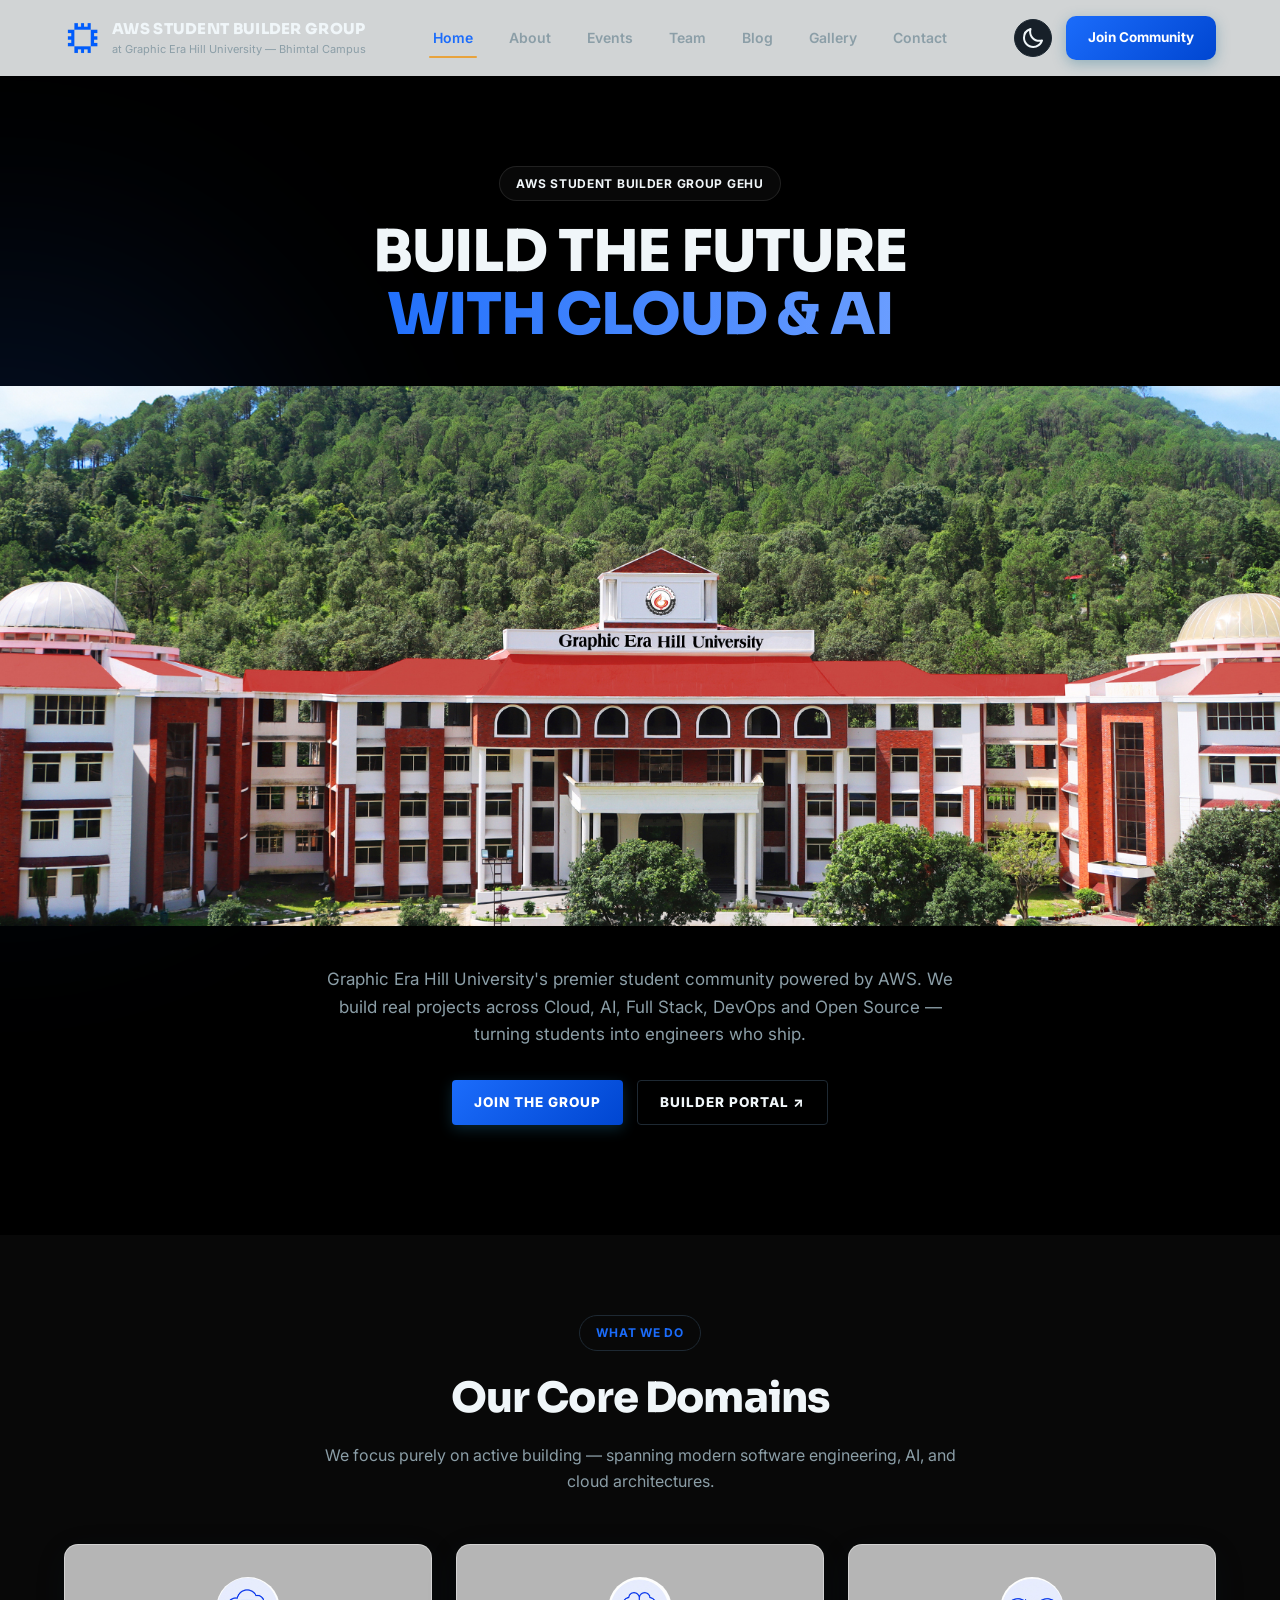
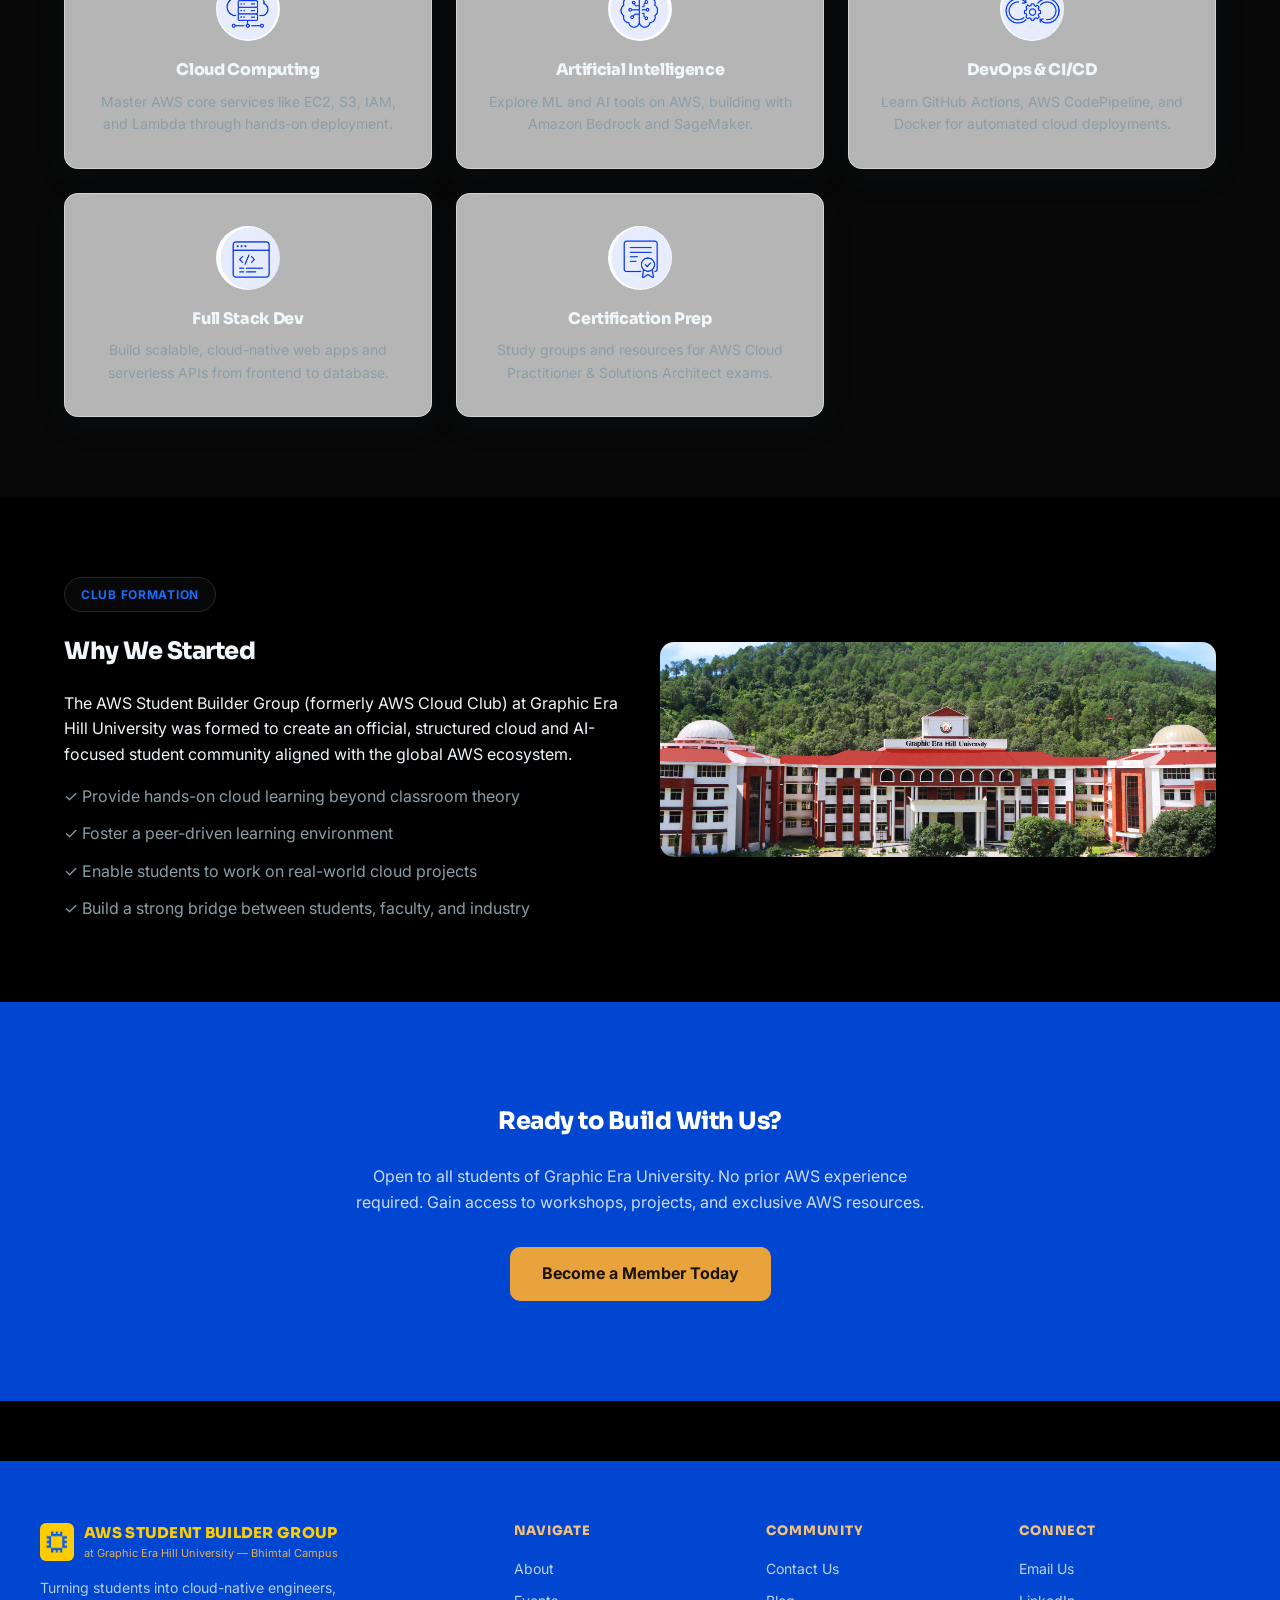
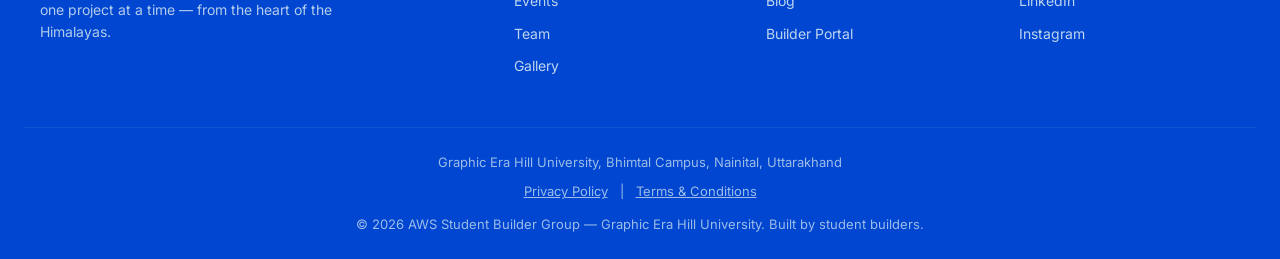
==== commit f0b3eeae: "Project complete" ====
--- a/aws-sbg-website/public/index.html
+++ b/aws-sbg-website/public/index.html
@@ -1,184 +1,170 @@
 <!DOCTYPE html>
 <html lang="en">
+
 <head>
-<meta charset="UTF-8">
-<meta name="viewport" content="width=device-width, initial-scale=1.0">
-<title>AWS Student Builder Group | Graphic Era Hill University</title>
-<link rel="stylesheet" href="css/style.css">
+  <meta charset="UTF-8">
+  <meta name="viewport" content="width=device-width, initial-scale=1.0">
+  <title>AWS Student Builder Group | Graphic Era Hill University</title>
+  <link rel="stylesheet" href="css/style.css">
+  <link rel="icon" type="image/svg+xml" href="assets/images/logo_dark.svg">
 </head>
+
 <body>
 
-<nav class="navbar">
-  <div class="nav-inner">
-    <a href="index.html" class="brand">
-      <img src="assets/images/logo.svg" alt="Logo" onerror="this.style.display='none'">
-      <div class="brand-text">
-        <div class="name">AWS STUDENT BUILDER GROUP</div>
-        <div class="sub">at Graphic Era Hill University — Bhimtal Campus</div>
-      </div>
-    </a>
+  <nav class="navbar">
+    <div class="nav-inner">
+      <a href="index.html" class="brand">
+        <img src="assets/images/logo.png" alt="Logo" class="logo-main">
+        <div class="brand-text">
+          <div class="name">AWS STUDENT BUILDER GROUP</div>
+          <div class="sub">at Graphic Era Hill University — Bhimtal Campus</div>
+        </div>
+      </a>
 
-    <ul class="nav-links">
-      <li><a href="index.html" class="active">Home</a></li>
-      <li><a href="about.html">About</a></li>
-      <li><a href="events.html">Events</a></li>
-      <li><a href="team.html">Team</a></li>
-      <li><a href="blog.html">Blog</a></li>
-      <li><a href="gallery.html">Gallery</a></li>
-      <li><a href="contact.html">Contact</a></li>
-    </ul>
+      <ul class="nav-links">
+        <li><a href="index.html" class="active">Home</a></li>
+        <li><a href="about.html">About</a></li>
+        <li><a href="events.html">Events</a></li>
+        <li><a href="team.html">Team</a></li>
+        <li><a href="blog.html">Blog</a></li>
+        <li><a href="gallery.html">Gallery</a></li>
+        <li><a href="contact.html">Contact</a></li>
+      </ul>
 
-    <div class="nav-right">
-      <button class="theme-toggle">🌙</button>
-      <a href="contact.html" class="btn btn-primary">Join Community</a>
-      <button class="menu-toggle">☰</button>
-    </div>
-  </div>
-</nav>
-
-<section class="hero">
-  <div class="hero-bg" style="background-image:url('assets/images/campus/campus-hero.jpg'); background-color: var(--mist);"></div>
-  <span class="pill" style="border-color: rgba(255,255,255,0.1); color: var(--ink);">AWS STUDENT BUILDER GROUP GEU</span>
-  <h1>BUILD THE FUTURE <br>
-    <div class="roller-container">
-      <div class="roller">
-        <span class="roll-text gradient-blue">WITH CLOUD & AI</span>
-        <span class="roll-text gradient-blue">ON THE AWS CLOUD</span>
+      <div class="nav-right">
+        <button class="theme-toggle">
+          <svg class="icon-sun" xmlns="http://www.w3.org/2000/svg" width="24" height="24" fill="currentColor"
+            viewBox="0 0 24 24">
+            <path
+              d="M12 17.01c2.76 0 5.01-2.25 5.01-5.01S14.76 6.99 12 6.99 6.99 9.24 6.99 12s2.25 5.01 5.01 5.01M12 9c1.66 0 3.01 1.35 3.01 3.01s-1.35 3.01-3.01 3.01-3.01-1.35-3.01-3.01S10.34 9 12 9m1 10h-2v3h2zm0-17h-2v3h2zM2 11h3v2H2zm17 0h3v2h-3zM4.22 18.36l.71.71.71.71 1.06-1.06 1.06-1.06-.71-.71-.71-.71-1.06 1.06zM19.78 5.64l-.71-.71-.71-.71-1.06 1.06-1.06 1.06.71.71.71.71 1.06-1.06zm-12.02.7L6.7 5.28 5.64 4.22l-.71.71-.71.71L5.28 6.7l1.06 1.06.71-.71zm8.48 11.32 1.06 1.06 1.06 1.06.71-.71.71-.71-1.06-1.06-1.06-1.06-.71.71z">
+            </path>
+          </svg>
+          <svg class="icon-moon" xmlns="http://www.w3.org/2000/svg" width="24" height="24" fill="currentColor"
+            viewBox="0 0 24 24">
+            <path
+              d="M12.2 22c4.53 0 8.45-2.91 9.76-7.24a1.002 1.002 0 0 0-1.25-1.25c-.78.23-1.58.35-2.38.35-4.52 0-8.2-3.68-8.2-8.2 0-.8.12-1.6.35-2.38.11-.35.01-.74-.25-1s-.64-.36-1-.25A10.17 10.17 0 0 0 2 11.8C2 17.42 6.57 22 12.2 22M8.18 4.65c-.03.34-.05.68-.05 1.02 0 5.62 4.57 10.2 10.2 10.2.34 0 .68-.02 1.02-.05C17.93 18.38 15.23 20 12.2 20 7.68 20 4 16.32 4 11.8a8.15 8.15 0 0 1 4.18-7.15">
+            </path>
+          </svg>
+        </button>
+        <a href="https://chat.whatsapp.com/KJ8cUIfKNcVFPbrzMUJcEo" target="_blank" rel="noopener noreferrer"
+          class="btn btn-primary">Join Community</a>
+        <button class="menu-toggle">
+          <svg class="icon-menu" xmlns="http://www.w3.org/2000/svg" width="28" height="28" viewBox="0 0 24 24" fill="none" stroke="currentColor" stroke-width="2" stroke-linecap="round" stroke-linejoin="round"><line x1="3" y1="12" x2="21" y2="12"></line><line x1="3" y1="6" x2="21" y2="6"></line><line x1="3" y1="18" x2="21" y2="18"></line></svg>
+          <svg class="icon-close" xmlns="http://www.w3.org/2000/svg" width="28" height="28" viewBox="0 0 24 24" fill="none" stroke="currentColor" stroke-width="2" stroke-linecap="round" stroke-linejoin="round"><line x1="18" y1="6" x2="6" y2="18"></line><line x1="6" y1="6" x2="18" y2="18"></line></svg>
+        </button>
       </div>
     </div>
-  </h1>
-  <p class="lead">Graphic Era's premier student community powered by AWS. We build real projects across Cloud, AI, Full Stack, DevOps and Open Source — turning students into engineers who ship.</p>
-  <div class="hero-actions">
-    <a href="contact.html" class="btn btn-primary" style="border-radius: 4px; font-weight: 800; letter-spacing: 1px;">JOIN THE GROUP</a>
-    <a href="https://aws.amazon.com/developer/community/student-builders/" target="_blank" class="btn btn-outline" style="border-radius: 4px; font-weight: 800; letter-spacing: 1px;">BUILDER PORTAL ↗</a>
-  </div>
-  
-  <div class="stats reveal">
-    <div class="stat-box">
-      <div class="num" data-target="50">0</div>
-      <div class="label">Members</div>
+  </nav>
+
+  <section class="hero">
+    <span class="pill" style="border-color: rgba(255,255,255,0.1); color: var(--ink);">AWS STUDENT BUILDER GROUP
+      GEHU</span>
+    <h1>BUILD THE FUTURE <br>
+      <div class="roller-container">
+        <div class="roller">
+          <span class="roll-text gradient-blue">WITH CLOUD & AI</span>
+          <span class="roll-text gradient-blue">ON THE AWS CLOUD</span>
+        </div>
+      </div>
+    </h1>
+
+    <div style="margin: 40px -24px; position: relative; height: 60vh; min-height: 400px; overflow: hidden;">
+      <img src="assets/images/campus/campus-aerial.jpg" alt="Campus Aerial"
+        style="width: 100%; height: 100%; object-fit: cover; display: block; object-position: center;">
     </div>
-    <div class="stat-box">
-      <div class="num" data-target="10">0</div>
-      <div class="label">Events</div>
+
+    <p class="lead" style="margin-top: 30px;">Graphic Era Hill University's premier student community powered by AWS. We
+      build real
+      projects across Cloud, AI,
+      Full Stack, DevOps and Open Source — turning students into engineers who ship.</p>
+
+    <div class="hero-actions">
+      <a href="https://chat.whatsapp.com/KJ8cUIfKNcVFPbrzMUJcEo" target="_blank" rel="noopener noreferrer"
+        class="btn btn-primary" style="border-radius: 4px; font-weight: 800; letter-spacing: 1px;">JOIN THE GROUP</a>
+      <a href="https://skillbuilder.aws/" target="_blank" class="btn btn-outline"
+        style="border-radius: 4px; font-weight: 800; letter-spacing: 1px;">BUILDER PORTAL ↗</a>
     </div>
-    <div class="stat-box">
-      <div class="num" data-target="5" data-suffix="">0</div>
-      <div class="label">Domains</div>
+  </section>
+  <section class="reveal" style="background:var(--mist);">
+    <div class="section-head">
+      <span class="pill">WHAT WE DO</span>
+      <h2>Our Core Domains</h2>
+      <p>We focus purely on active building — spanning modern software engineering, AI, and cloud architectures.</p>
     </div>
-    <div class="stat-box">
-      <div class="num">TBA</div>
-      <div class="label">Certifications</div>
-    </div>
-  </div>
-</section>
 
-<section class="handbook-section reveal" style="padding-top: 40px; padding-bottom: 80px; border-top: 1px solid var(--border);">
-  <div class="container grid" style="grid-template-columns: 1fr 1fr; gap: 60px; align-items: center;">
-    <div>
-      <span style="font-size: 11px; font-weight: 800; color: var(--primary); letter-spacing: 2px; text-transform: uppercase; margin-bottom: 12px; display: block;">RESOURCE CENTER</span>
-      <h2 style="margin-bottom: 24px; font-size: clamp(2rem, 4vw, 2.8rem); line-height: 1.1;">STUDENT COMMUNITY HANDBOOK</h2>
-      <p style="margin-bottom: 40px; color: var(--ink-muted); font-size: 16px;">Our goal is to explore cloud computing and AI, work on hands-on projects, and build a vibrant student tech community at Graphic Era Deemed to be University.</p>
-      
-      <div style="margin-bottom: 24px;">
-        <h4 style="font-size: 14px; text-transform: uppercase; margin-bottom: 6px; letter-spacing: 0.5px;">COLLABORATE & BUILD</h4>
-        <p style="font-size: 14px; color: var(--ink-muted);">Work on real-world cloud projects and gain hands-on experience with modern cloud tools.</p>
+    <div class="container grid grid-3">
+      <div class="card domain-card glass-card" style="text-align: center;">
+        <img src="assets/images/icons/cloud_computing.png" alt="Cloud Computing"
+          style="width: 64px; height: 64px; border-radius: 50%; object-fit: cover; margin: 0 auto 16px; display: block; background: var(--mist);">
+        <h3>Cloud Computing</h3>
+        <p>Master AWS core services like EC2, S3, IAM, and Lambda through hands-on deployment.</p>
       </div>
-      
-      <div style="margin-bottom: 24px;">
-        <h4 style="font-size: 14px; text-transform: uppercase; margin-bottom: 6px; letter-spacing: 0.5px;">CLUB OBJECTIVES & ACTIVITIES</h4>
-        <p style="font-size: 14px; color: var(--ink-muted);">Practical learning, AWS workshops, certification support, competitions, and networking.</p>
+      <div class="card domain-card glass-card" style="text-align: center;">
+        <img src="assets/images/icons/AI.png" alt="Artificial Intelligence"
+          style="width: 64px; height: 64px; border-radius: 50%; object-fit: cover; margin: 0 auto 16px; display: block; background: var(--mist);">
+        <h3>Artificial Intelligence</h3>
+        <p>Explore ML and AI tools on AWS, building with Amazon Bedrock and SageMaker.</p>
       </div>
-
-      <div style="margin-bottom: 40px;">
-        <h4 style="font-size: 14px; text-transform: uppercase; margin-bottom: 6px; letter-spacing: 0.5px;">MEMBERSHIP BENEFITS</h4>
-        <p style="font-size: 14px; color: var(--ink-muted);">Access official AWS programs, cloud credits, training resources, and official swags.</p>
+      <div class="card domain-card glass-card" style="text-align: center;">
+        <img src="assets/images/icons/CI-CD.png" alt="DevOps & CI/CD"
+          style="width: 64px; height: 64px; border-radius: 50%; object-fit: cover; margin: 0 auto 16px; display: block; background: var(--mist);">
+        <h3>DevOps & CI/CD</h3>
+        <p>Learn GitHub Actions, AWS CodePipeline, and Docker for automated cloud deployments.</p>
       </div>
-      
-      <a href="assets/images/HANDBOOK-AWS SBG.pdf" class="btn btn-primary" download style="border-radius: 4px; padding: 14px 28px; font-size: 13px; font-weight: 800; text-transform: uppercase; letter-spacing: 1px;">📖 DOWNLOAD PDF MANUAL</a>
-    </div>
-    <div class="handbook-preview" style="padding: 20px;">
-      <div class="handbook-cover">
-        <div style="display: flex; gap: 20px; align-items: center; margin-bottom: 30px;">
-          <img src="assets/images/logo.svg" style="width: 70px; height: 70px;" alt="Logo">
-        </div>
-        <h2 style="font-size: 42px; line-height: 1.1; margin-bottom: 12px; font-weight: 900; letter-spacing: -1px;">AWS STUDENT BUILDER GROUP</h2>
-        <h3 style="color: var(--primary); font-size: 18px; margin-bottom: 30px; font-weight: 800; letter-spacing: 2px;">GRAPHIC ERA DEEMED TO BE UNIVERSITY</h3>
-        <span class="pill" style="border-color: rgba(255,255,255,0.2); background: rgba(255,255,255,0.05); color: var(--ink); border-radius: 20px; align-self: flex-start; text-transform: none; font-size: 14px;">Official Student Community Handbook</span>
+      <div class="card domain-card glass-card" style="text-align: center;">
+        <img src="assets/images/icons/Web_dev.png" alt="Full Stack Dev"
+          style="width: 64px; height: 64px; border-radius: 50%; object-fit: cover; margin: 0 auto 16px; display: block; background: var(--mist);">
+        <h3>Full Stack Dev</h3>
+        <p>Build scalable, cloud-native web apps and serverless APIs from frontend to database.</p>
+      </div>
+      <div class="card domain-card glass-card" style="text-align: center;">
+        <img src="assets/images/icons/Certification.png" alt="Certification Prep"
+          style="width: 64px; height: 64px; border-radius: 50%; object-fit: cover; margin: 0 auto 16px; display: block; background: var(--mist);">
+        <h3>Certification Prep</h3>
+        <p>Study groups and resources for AWS Cloud Practitioner & Solutions Architect exams.</p>
       </div>
     </div>
-  </div>
-</section>
+  </section>
 
+  <section class="reveal">
+    <div class="container grid grid-1-1" style="gap: 40px;">
+      <div>
+        <span class="pill">CLUB FORMATION</span>
+        <h2 style="margin-bottom: 20px;">Why We Started</h2>
+        <p style="margin-bottom: 16px;">The AWS Student Builder Group (formerly AWS Cloud Club) at Graphic Era Hill
+          University was formed to create an official, structured cloud and AI-focused student community aligned with
+          the global AWS ecosystem.</p>
+        <ul style="list-style: none; display: grid; gap: 12px; color: var(--ink-muted);">
+          <li>✓ Provide hands-on cloud learning beyond classroom theory</li>
+          <li>✓ Foster a peer-driven learning environment</li>
+          <li>✓ Enable students to work on real-world cloud projects</li>
+          <li>✓ Build a strong bridge between students, faculty, and industry</li>
+        </ul>
+      </div>
+      <div>
+        <img src="assets/images/campus/campus-aerial.jpg"
+          data-fallback="Add campus aerial photo here (assets/images/campus/campus-aerial.jpg)" alt="Campus"
+          style="border-radius:var(--radius); box-shadow:var(--shadow); width:100%;">
+      </div>
+    </div>
+  </section>
 
-<section class="reveal" style="background:var(--mist);">
-  <div class="section-head">
-    <span class="pill">WHAT WE DO</span>
-    <h2>Our Core Domains</h2>
-    <p>We focus purely on active building — spanning modern software engineering, AI, and cloud architectures.</p>
-  </div>
- 
-  <div class="container grid grid-3">
-    <div class="card domain-card glass-card">
-      <div class="icon">☁️</div>
-      <h3>Cloud Computing</h3>
-      <p>Master AWS core services like EC2, S3, IAM, and Lambda through hands-on deployment.</p>
+  <section class="reveal" style="background:var(--primary-dark); color: #fff; text-align: center; padding: 100px 24px;">
+    <div class="container">
+      <h2 style="color: #fff; margin-bottom: 24px;">Ready to Build With Us?</h2>
+      <p style="opacity: 0.8; max-width: 600px; margin: 0 auto 32px;">Open to all students of Graphic Era University. No
+        prior AWS experience required. Gain access to workshops, projects, and exclusive AWS resources.</p>
+      <a href="https://chat.whatsapp.com/KJ8cUIfKNcVFPbrzMUJcEo" class="btn btn-accent"
+        style="font-size: 16px; padding: 14px 32px;">Become a Member Today</a>
     </div>
-    <div class="card domain-card glass-card">
-      <div class="icon">🤖</div>
-      <h3>Artificial Intelligence</h3>
-      <p>Explore ML and AI tools on AWS, building with Amazon Bedrock and SageMaker.</p>
-    </div>
-    <div class="card domain-card glass-card">
-      <div class="icon">⚙️</div>
-      <h3>DevOps & CI/CD</h3>
-      <p>Learn GitHub Actions, AWS CodePipeline, and Docker for automated cloud deployments.</p>
-    </div>
-    <div class="card domain-card glass-card">
-      <div class="icon">💻</div>
-      <h3>Full Stack Dev</h3>
-      <p>Build scalable, cloud-native web apps and serverless APIs from frontend to database.</p>
-    </div>
-    <div class="card domain-card glass-card">
-      <div class="icon">🎓</div>
-      <h3>Certification Prep</h3>
-      <p>Study groups and resources for AWS Cloud Practitioner & Solutions Architect exams.</p>
-    </div>
-  </div>
-</section>
+  </section>
 
-<section class="reveal">
-  <div class="container grid" style="grid-template-columns: 1fr 1fr; gap: 40px; align-items: center;">
-    <div>
-      <span class="pill">CLUB FORMATION</span>
-      <h2 style="margin-bottom: 20px;">Why We Started</h2>
-      <p style="margin-bottom: 16px;">The AWS Student Builder Group (formerly AWS Cloud Club) at Graphic Era Hill University was formed to create an official, structured cloud and AI-focused student community aligned with the global AWS ecosystem.</p>
-      <ul style="list-style: none; display: grid; gap: 12px; color: var(--ink-muted);">
-        <li>✓ Provide hands-on cloud learning beyond classroom theory</li>
-        <li>✓ Foster a peer-driven learning environment</li>
-        <li>✓ Enable students to work on real-world cloud projects</li>
-        <li>✓ Build a strong bridge between students, faculty, and industry</li>
-      </ul>
-    </div>
-    <div>
-      <img src="assets/images/campus/campus-aerial.jpg" data-fallback="Add campus aerial photo here (assets/images/campus/campus-aerial.jpg)" alt="Campus" style="border-radius:var(--radius); box-shadow:var(--shadow); width:100%;">
-    </div>
-  </div>
-</section>
+  <footer id="footer-placeholder"></footer>
 
-<section class="reveal" style="background:var(--primary-dark); color: #fff; text-align: center; padding: 100px 24px;">
-  <div class="container">
-    <h2 style="color: #fff; margin-bottom: 24px;">Ready to Build With Us?</h2>
-    <p style="opacity: 0.8; max-width: 600px; margin: 0 auto 32px;">Open to all students of Graphic Era University. No prior AWS experience required. Gain access to workshops, projects, and exclusive AWS resources.</p>
-    <a href="contact.html" class="btn btn-accent" style="font-size: 16px; padding: 14px 32px;">Become a Member Today</a>
-  </div>
-</section>
+  <div class="lightbox"><button class="lightbox-close">&times;</button><img src="" alt=""></div>
 
-<footer id="footer-placeholder"></footer>
+  <script src="js/main.js"></script>
+  <script src="js/footer.js"></script>
+</body>
 
-<div class="lightbox"><button class="lightbox-close">&times;</button><img src="" alt=""></div>
-
-<script src="js/main.js"></script>
-<script src="js/footer.js"></script>
-</body>
-</html>
+</html>
--- a/aws-sbg-website/public/css/style.css
+++ b/aws-sbg-website/public/css/style.css
@@ -7,8 +7,8 @@
   --primary-light: #6ea0ff;
   --accent: #e8a33d;
   --accent-light: #f4c17a;
-  --snow: #0b1116;
-  --mist: #131a22;
+  --snow: #000000;
+  --mist: #080808;
   --ink: #f0f6f9;
   --ink-muted: #8b9ea7;
   --border: #1e2933;
@@ -50,13 +50,12 @@
   position: sticky; top: 0; z-index: 100;
   background: rgba(246, 249, 251, 0.85);
   backdrop-filter: blur(12px);
-  border-bottom: 1px solid var(--border);
-}
-[data-theme="dark"] .navbar { background: rgba(11, 26, 32, 0.85); }
+}
+[data-theme="dark"] .navbar { background: rgba(0, 0, 0, 0.85); }
 
 .nav-inner { display: flex; align-items: center; justify-content: space-between; padding: 16px 24px; max-width: 1200px; margin: 0 auto; }
 .brand { display: flex; align-items: center; gap: 10px; }
-.brand img { width: 38px; height: 38px; }
+.brand .logo-main { width: 38px; height: 38px; object-fit: contain; }
 .brand-text .name { font-family: var(--font-display); font-weight: 800; font-size: 15px; letter-spacing: 0.02em; }
 .brand-text .sub { font-size: 11px; color: var(--ink-muted); }
 
@@ -68,8 +67,12 @@
 }
 
 .nav-right { display: flex; align-items: center; gap: 14px; }
-.theme-toggle { width: 38px; height: 38px; border-radius: 50%; border: 1px solid var(--border); background: var(--white); cursor: pointer; display: flex; align-items: center; justify-content: center; transition: transform .2s; }
+.theme-toggle { width: 38px; height: 38px; border-radius: 50%; border: 1px solid var(--border); background: var(--white); cursor: pointer; display: flex; align-items: center; justify-content: center; transition: transform .2s; color: var(--ink); }
 .theme-toggle:hover { transform: rotate(20deg); }
+.theme-toggle .icon-sun { display: none; }
+.theme-toggle .icon-moon { display: block; }
+[data-theme="dark"] .theme-toggle .icon-sun { display: block; }
+[data-theme="dark"] .theme-toggle .icon-moon { display: none; }
 
 .btn { display: inline-flex; align-items: center; gap: 8px; padding: 11px 22px; border-radius: 10px; font-weight: 700; font-size: 13.5px; cursor: pointer; border: none; transition: all .25s ease; }
 .btn-primary { background: linear-gradient(135deg, var(--primary), var(--primary-dark)); color: #fff; box-shadow: 0 4px 14px rgba(28,110,140,0.35); }
@@ -79,12 +82,25 @@
 .btn-accent { background: var(--accent); color: #1a1200; }
 .btn-accent:hover { background: var(--accent-light); transform: translateY(-2px); }
 
-.menu-toggle { display: none; background: none; border: none; font-size: 24px; cursor: pointer; }
+.menu-toggle { display: none; background: none; border: none; font-size: 24px; cursor: pointer; color: var(--ink); }
+.menu-toggle .icon-close { display: none; }
+.navbar.mobile-open .menu-toggle .icon-menu { display: none; }
+.navbar.mobile-open .menu-toggle .icon-close { display: block; }
 
 /* ============ HERO ============ */
-.hero { position: relative; overflow: hidden; padding: 90px 24px 70px; text-align: center; }
-.hero-bg { position: absolute; inset: 0; z-index: -1; background-size: cover; background-position: center; filter: blur(6px) brightness(1.15) saturate(0.9); opacity: 0.16; }
-.hero-bg::after { content:''; }
+.hero { position: relative; padding: 90px 24px 70px; text-align: center; z-index: 1; }
+.hero::before {
+  content: '';
+  position: absolute;
+  top: 40%; left: 0;
+  width: 900px; height: 900px;
+  background: radial-gradient(circle, rgba(27,108,251,0.18) 0%, transparent 65%);
+  transform: translate(-50%, -50%);
+  filter: blur(80px);
+  z-index: -1;
+  pointer-events: none;
+}
+.hero-bg { position: absolute; inset: 0; z-index: -2; background-size: cover; background-position: center; }
 .pill { display: inline-block; background: var(--mist); border: 1px solid var(--border); color: var(--primary); font-size: 12px; font-weight: 700; letter-spacing: 0.06em; text-transform: uppercase; padding: 7px 16px; border-radius: 999px; margin-bottom: 20px; }
 .hero h1 { font-size: clamp(2.2rem, 5vw, 3.6rem); line-height: 1.08; margin-bottom: 20px; }
 .hero h1 .accent { color: var(--primary); }
@@ -104,6 +120,8 @@
 .section-head p { color: var(--ink-muted); }
 
 .grid { display: grid; gap: 24px; }
+.grid-1-1 { grid-template-columns: 1fr 1fr; align-items: center; }
+.grid-2-1 { grid-template-columns: 2fr 1fr; align-items: start; }
 .grid-3 { grid-template-columns: repeat(3, 1fr); }
 .grid-4 { grid-template-columns: repeat(4, 1fr); }
 
@@ -174,6 +192,9 @@
 
 /* ============ FOOTER ============ */
 footer { background: var(--primary-dark); color: #dfeef2; padding: 60px 24px 24px; margin-top: 60px; }
+.footer-grid .brand-text .name { color: #ffcc00; }
+.footer-grid .brand-text .sub { color: #ffb84d; opacity: 0.9; }
+.footer-grid .brand .logo-main { background: #ffcc00; padding: 4px; border-radius: 6px; transition: background .3s, transform .2s; }
 .footer-grid { display: grid; grid-template-columns: 2fr 1fr 1fr 1fr; gap: 32px; max-width: 1200px; margin: 0 auto; }
 .footer-grid h4 { font-size: 13px; text-transform: uppercase; letter-spacing: .06em; margin-bottom: 16px; color: var(--accent-light); }
 .footer-grid ul { list-style: none; }
@@ -183,6 +204,7 @@
 
 /* ============ RESPONSIVE ============ */
 @media (max-width: 900px) {
+  .grid-1-1, .grid-2-1 { grid-template-columns: 1fr; }
   .nav-links { display: none; }
   .menu-toggle { display: block; }
   .grid-3, .grid-4 { grid-template-columns: repeat(2, 1fr); }
@@ -194,6 +216,8 @@
 @media (max-width: 520px) {
   .grid-3, .grid-4, .gallery-grid { grid-template-columns: 1fr 1fr; }
   .footer-grid { grid-template-columns: 1fr; }
+  .hero-actions { flex-direction: column; width: 100%; align-items: stretch; padding: 0 20px; }
+  .hero-actions .btn { width: 100%; justify-content: center; }
 }
 
 /* animation on scroll */
@@ -346,18 +370,54 @@
 }
 
 /* Mobile Nav */
+body.mobile-menu-active { overflow: hidden; }
+
 @media (max-width: 900px) {
-  .nav-links.mobile-open {
+  .nav-right .btn-primary { display: none; }
+
+  .navbar.mobile-open {
+    position: fixed; inset: 0; height: 100vh;
+    background: var(--mist);
+    z-index: 1000;
+    display: flex; flex-direction: column;
+  }
+  .navbar.mobile-open .nav-inner {
+    flex-direction: column;
+    height: 100%;
+    align-items: center;
+    justify-content: flex-start;
+  }
+  .navbar.mobile-open .brand {
+    align-self: flex-start;
+    position: absolute;
+    top: 16px; left: 24px;
+  }
+  .navbar.mobile-open .menu-toggle {
+    position: absolute;
+    top: 16px; right: 24px;
+  }
+  .navbar.mobile-open .nav-links {
     display: flex;
     flex-direction: column;
-    position: absolute;
-    top: 100%;
-    left: 0;
-    right: 0;
-    background: var(--white);
-    padding: 20px;
-    border-bottom: 1px solid var(--border);
-    box-shadow: 0 10px 20px rgba(0,0,0,0.1);
+    margin-top: 100px;
+    gap: 32px;
+  }
+  .navbar.mobile-open .nav-links a {
+    font-size: 20px;
+    font-weight: 800;
+  }
+  .navbar.mobile-open .nav-right {
+    display: flex;
+    flex-direction: column;
+    margin-top: auto;
+    margin-bottom: 40px;
+    gap: 16px;
+    align-items: center;
+  }
+  .navbar.mobile-open .nav-right .btn-primary {
+    display: inline-flex;
+    width: 100%;
+    justify-content: center;
   }
 }
 
@@ -469,4 +529,68 @@
   top: 0; right: 0; bottom: 0; left: 0;
   background: linear-gradient(135deg, rgba(27,108,251,0.1) 0%, transparent 100%);
   pointer-events: none;
+}
+
+/* ============ VIEW TRANSITIONS ============ */
+:root {
+  --expo-in: cubic-bezier(0.95, 0.05, 0.795, 0.035);
+}
+
+::view-transition-group(root) {
+  z-index: 1;
+}
+
+::view-transition-old(root) {
+  animation: none;
+  z-index: 1;
+}
+
+::view-transition-new(root) {
+  mask: var(--cloud-mask) center / 0 no-repeat;
+  -webkit-mask: var(--cloud-mask) center / 0 no-repeat;
+  animation: vt-cloud-scale 0.5s var(--expo-in) forwards;
+  z-index: 2; /* Ensure incoming page sits on top of old page and is masked */
+}
+
+/* The Animated Blue Border */
+::view-transition-group(cloud-border) {
+  position: fixed;
+  top: 0; left: 0; right: 0; bottom: 0;
+  width: 100vw; height: 100vh;
+  background: var(--animated-cloud) center / 0 no-repeat;
+  animation: vt-cloud-scale 0.5s var(--expo-in) forwards;
+  z-index: 99999;
+}
+
+::view-transition-new(cloud-border),
+::view-transition-old(cloud-border) {
+  display: none;
+}
+
+@keyframes vt-cloud-scale {
+  0%, 40% { 
+    mask-size: 25vmax; 
+    -webkit-mask-size: 25vmax; 
+    background-size: 25vmax;
+  }
+  100% { 
+    mask-size: 400vmax; 
+    -webkit-mask-size: 400vmax; 
+    background-size: 400vmax;
+  }
+}
+
+/* Coming Soon Dots */
+.animated-dots {
+  display: inline-block;
+  overflow: hidden;
+  vertical-align: bottom;
+  animation: dots 1.5s steps(4, end) infinite;
+}
+.animated-dots::after {
+  content: '...';
+}
+@keyframes dots {
+  0% { width: 0px; }
+  100% { width: 1em; }
 }
